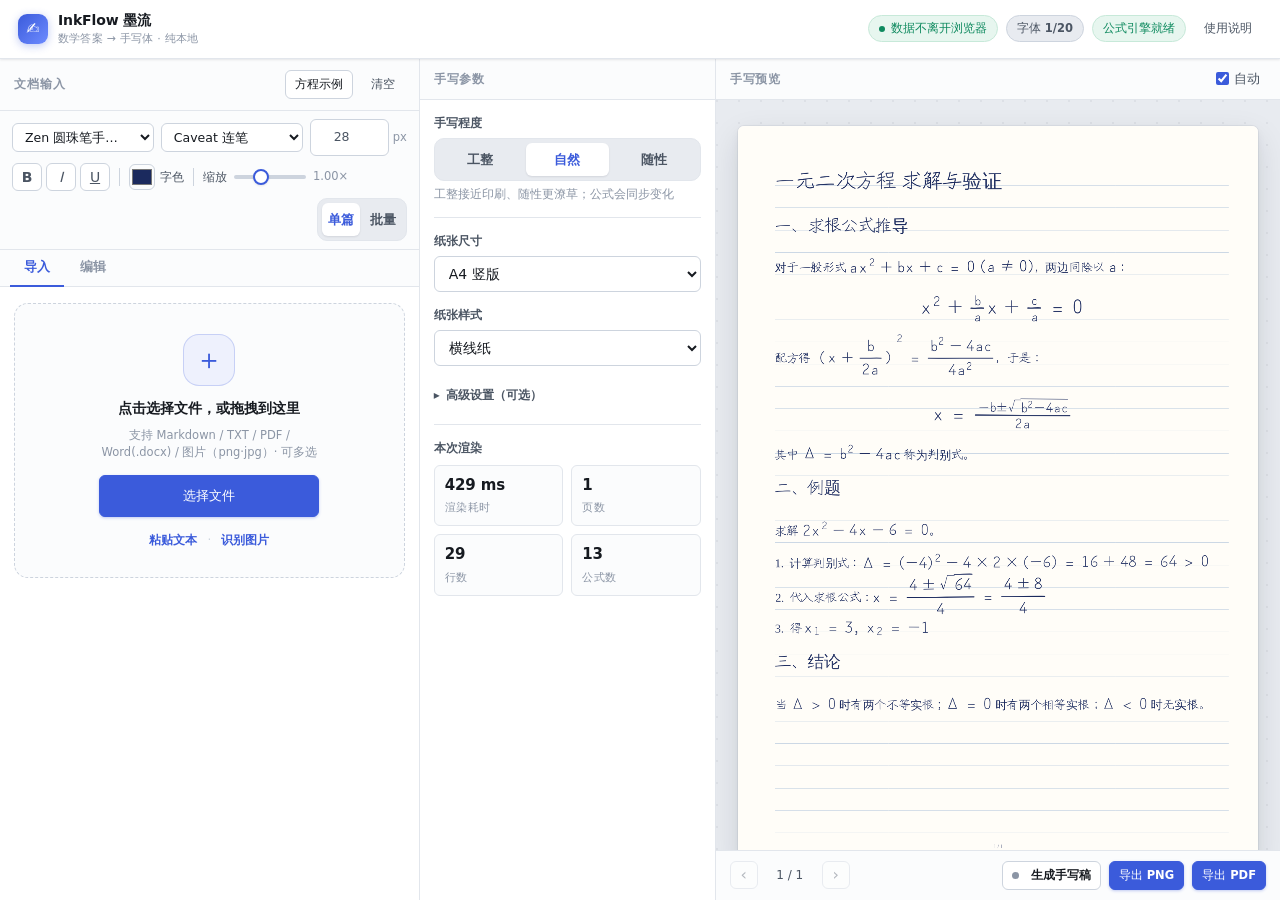
==== index.html @ 28097928 "左栏工具栏精修(两行分组·不溢出) + 恢复可选字体(修分批加载键名bug + 按需加载 + 8款系统手写字体) 1) 左栏工具栏：一行挤爆→两行分组    - 第1行 中/英文字体下拉(等宽flex" ====
<!doctype html>
<html lang="zh-CN">
<head>
<meta charset="utf-8">
<meta name="viewport" content="width=device-width,initial-scale=1">
<title>InkFlow 墨流 · 数学答案转手写体</title>
<meta name="description" content="把数学/学科答案文档一键转成逼真手写体。纯浏览器本地处理，不上传、不存储、刷新即清空。">
<link rel="stylesheet" href="css/style.css">
</head>
<body>
<div class="app">

  <!-- ============ 顶栏 ============ -->
  <header class="topbar">
    <div class="brand">
      <span class="logo" aria-hidden="true">✍</span>
      <span>InkFlow 墨流<small>数学答案 → 手写体 · 纯本地</small></span>
    </div>
    <div class="badges">
      <span class="badge ok" title="本页不发起任何网络请求，不写入本地存储"><span class="dot"></span>数据不离开浏览器</span>
      <span class="badge neutral" id="fontBadge">字体加载中…</span>
      <span class="badge neutral" id="mathBadge">公式引擎加载中…</span>
      <button class="btn ghost sm" id="showHelp" type="button">使用说明</button>
    </div>
  </header>

  <div class="main">

    <!-- ============ 左：输入 ============ -->
    <section class="col" id="dropzone">
      <div class="col-head">
        <h2>文档输入</h2>
        <div class="btn-row" style="margin-left:auto">
          <button class="btn sm" id="loadDemo" type="button">方程示例</button>
          <button class="btn sm ghost" id="clearAll" type="button">清空</button>
        </div>
      </div>

      <!-- WPS 式工具栏（对应「开始」选项卡）：两行分组，整齐不溢出 -->
      <div class="input-toolbar">
        <div class="tb-row">
          <select id="fontCJK" class="font-select" aria-label="中文字体" title="中文字体"></select>
          <select id="fontLat" class="font-select" aria-label="英文字体" title="英文字体"></select>
          <label class="tool-size" title="字号">
            <input type="number" id="fontSize" class="font-size-input" min="12" max="96" step="1" value="28" aria-label="字号">
            <span class="tool-size-unit">px</span>
          </label>
        </div>
        <div class="tb-row">
          <div class="tool-group">
            <button type="button" class="fmt-btn" id="fmtBold" aria-pressed="false" title="加粗（Ctrl/⌘ + B）"><b>B</b></button>
            <button type="button" class="fmt-btn" id="fmtItalic" aria-pressed="false" title="斜体（Ctrl/⌘ + I）"><i>I</i></button>
            <button type="button" class="fmt-btn" id="fmtUnder" aria-pressed="false" title="下划线（Ctrl/⌘ + U）"><u>U</u></button>
          </div>
          <span class="tool-sep" aria-hidden="true"></span>
          <label class="fmt-color" title="字色">
            <input type="color" id="textColor" value="#1b2a5e">
            <span>字色</span>
          </label>
          <span class="tool-sep" aria-hidden="true"></span>
          <label class="fmt-slider" title="文字缩放">
            <span>缩放</span>
            <input type="range" id="textScale" min="0.7" max="1.6" step="0.05" value="1">
            <output id="textScaleOut">1.00×</output>
          </label>
          <!-- 输入模式：单篇 / 批量（贴右） -->
          <div class="tool-group queue-seg" id="queueTools">
            <div class="seg" role="group" aria-label="输入模式">
              <button type="button" class="seg-btn" id="modeSingle" aria-pressed="true">单篇</button>
              <button type="button" class="seg-btn" id="modeQueue" aria-pressed="false">批量</button>
            </div>
          </div>
        </div>
      </div>

      <!-- 输入页签：导入（默认） / 编辑 -->
      <div class="input-tabs" id="inputTabs" role="tablist" aria-label="输入方式">
        <button type="button" class="tab-btn" id="tabImport" role="tab" aria-selected="true">导入</button>
        <button type="button" class="tab-btn" id="tabEdit" role="tab" aria-selected="false">编辑</button>
      </div>

      <div class="import-status" id="importStatus" hidden></div>

      <!-- 导入页：一整块可点击 / 可拖拽的面板（默认展示，导入后自动切到「编辑」） -->
      <div class="import-view" id="importView">
        <div class="dropzone-card" id="dropCard" role="button" tabindex="0"
             aria-label="点击选择文件，或把文件拖到这里">
          <div class="dropzone-ico" aria-hidden="true">＋</div>
          <div class="dropzone-title">点击选择文件，或拖拽到这里</div>
          <div class="dropzone-sub" id="importHint">支持 Markdown / TXT / PDF / Word(.docx) / 图片（png·jpg）· 可多选</div>
          <button class="btn primary dropzone-btn" id="importFile" type="button">选择文件</button>
          <div class="dropzone-actions">
            <button class="link-btn" id="importPaste" type="button">粘贴文本</button>
            <span class="dot-sep" aria-hidden="true">·</span>
            <button class="link-btn" id="importImage" type="button">识别图片</button>
          </div>
        </div>
      </div>

      <input type="file" id="fileInput" class="sr-only" multiple
             accept=".md,.markdown,.txt,.text,.pdf,.docx,.png,.jpg,.jpeg,.webp,.bmp">

      <!-- 批量队列 -->
      <div class="queue-panel" id="queuePanel" hidden>
        <div class="queue-bar">
          <button class="btn sm primary" id="queueRun" type="button">全部转写</button>
          <button class="btn sm" id="queueStop" type="button" disabled>停止</button>
          <span class="import-sep" aria-hidden="true"></span>
          <label class="auto-toggle"><input type="checkbox" id="queueAll"> 全选</label>
          <button class="btn sm" id="queueExport" type="button">导出选中</button>
          <button class="btn sm ghost" id="queueClear" type="button">清空</button>
        </div>
        <div class="queue-progress" id="queueProgress" hidden>
          <div class="qbar"><span id="queueBarFill"></span></div>
          <div class="qhint" id="queueHint">—</div>
        </div>
        <ul class="queue-list" id="queueList" aria-label="待转写文档"></ul>
        <div class="queue-empty" id="queueEmpty">还没有文档。点上方「导入文件 / 识别图片」，或把多个文件拖进来。</div>
      </div>

      <!-- 编辑页：单篇编辑器 -->
      <div class="editor-wrap" id="editorWrap" hidden>
        <label class="sr-only" for="source">文档内容</label>
        <textarea id="source" spellcheck="false"
          placeholder="在此粘贴 Markdown / LaTeX，或点上方「导入」页签导入 PDF / Word / 图片…&#10;&#10;行内公式用 $...$，独立公式用 $...$"></textarea>
        <div class="editor-foot">
          <span id="counts">0 字符 · 0 行</span>
          <span class="spacer"></span>
          <span>Ctrl/⌘ + Enter 立即重绘</span>
        </div>
      </div>
    </section>

    <!-- ============ 中：参数 ============ -->
    <section class="col">
      <div class="col-head"><h2>手写参数</h2></div>
      <div class="col-body">

        <!-- 手写程度：三档 -->
        <div class="field">
          <label>手写程度</label>
          <div class="seg" role="group" aria-label="手写程度">
            <button type="button" class="seg-btn" data-hand="neat" aria-pressed="false">工整</button>
            <button type="button" class="seg-btn" data-hand="normal" aria-pressed="true">自然</button>
            <button type="button" class="seg-btn" data-hand="casual" aria-pressed="false">随性</button>
          </div>
          <div class="hint">工整接近印刷、随性更潦草；公式会同步变化</div>
        </div>

        <div class="divider"></div>

        <div class="field">
          <label for="pageSize">纸张尺寸</label>
          <select id="pageSize">
            <option value="a4">A4 竖版</option>
            <option value="a4l">A4 横版</option>
            <option value="letter">Letter</option>
            <option value="square">方形</option>
          </select>
        </div>

        <div class="field">
          <label for="paper">纸张样式</label>
          <select id="paper">
            <option value="ruled">横线纸</option>
            <option value="plain">白纸</option>
            <option value="grid">方格纸</option>
            <option value="mi">米字格</option>
            <option value="kraft">牛皮纸</option>
            <option value="letter">信纸</option>
          </select>
        </div>

        <!-- 高级：默认折叠 -->
        <details class="adv">
          <summary>高级设置（可选）</summary>
          <div style="padding-top:10px">

            <div class="field">
              <label for="customFont">自定义字体</label>
              <input type="file" id="customFont" accept=".ttf,.otf,.woff,.woff2">
              <div class="hint" id="customFontHint">载入本机 ttf/otf 字体，仅本地读取</div>
            </div>

            <div class="field">
              <label for="lineHeight">行距</label>
              <input type="range" id="lineHeight" min="1.2" max="3.4" step="0.05" value="1.9">
              <div class="field-label"><span class="hint">相对字号的倍数</span><output id="lineHeightOut"></output></div>
            </div>

            <div class="field">
              <label for="letterSpacing">字距</label>
              <input type="range" id="letterSpacing" min="0" max="4" step="0.1" value="0.3">
              <div class="field-label"><span class="hint">额外字间距（px）</span><output id="letterSpacingOut"></output></div>
            </div>

            <div class="field">
              <label for="formulaScale">公式大小</label>
              <input type="range" id="formulaScale" min="0.7" max="1.7" step="0.05" value="1">
              <div class="field-label"><span class="hint">已按字体自动匹配，可再微调</span><output id="formulaScaleOut"></output></div>
            </div>

            <div class="field">
              <label for="inkColor">墨水颜色</label>
              <input type="color" id="inkColor" value="#1b2a5e">
            </div>

            <div class="field">
              <label for="inkAmount">墨量</label>
              <input type="range" id="inkAmount" min="0.3" max="1" step="0.01" value="0.93">
              <div class="field-label"><span class="hint">整体浓淡</span><output id="inkAmountOut"></output></div>
            </div>

            <div class="field">
              <label for="margin">页边距</label>
              <input type="range" id="margin" min="40" max="170" step="2" value="88">
              <div class="field-label"><span class="hint">四周留白</span><output id="marginOut"></output></div>
            </div>

            <div class="field">
              <label for="headerText">页眉文字</label>
              <input type="text" id="headerText" placeholder="如：第 3 次作业" maxlength="60">
            </div>
            <label class="checkline"><input type="checkbox" id="showHeader" checked> 显示页眉</label>
            <label class="checkline"><input type="checkbox" id="showDate"> 页眉右侧显示日期</label>
            <label class="checkline"><input type="checkbox" id="showFooter" checked> 显示页码</label>
            <label class="checkline"><input type="checkbox" id="showTotalPages" checked> 页码显示总页数</label>

            <div class="field" style="margin-top:10px">
              <label for="seed">随机种子</label>
              <div style="display:flex;gap:8px">
                <input type="number" id="seed" value="20240517" min="0" step="1">
                <button class="btn sm" id="reseed" type="button">换一批</button>
              </div>
              <div class="hint">同一种子 → 完全相同的排版</div>
            </div>

            <div class="divider"></div>
            <details class="adv" style="margin-top:4px">
              <summary>微调手写抖动</summary>
              <div style="padding-top:10px">
                <div class="field">
                  <label for="jitter">抖动强度</label>
                  <input type="range" id="jitter" min="0" max="4" step="0.05" value="1.1">
                  <div class="field-label"><span class="hint">每个字的位置随机偏移</span><output id="jitterOut"></output></div>
                </div>
                <div class="field">
                  <label for="rotateDeg">字形倾斜</label>
                  <input type="range" id="rotateDeg" min="0" max="3" step="0.05" value="0.55">
                  <div class="field-label"><span class="hint">单字旋转幅度</span><output id="rotateDegOut"></output></div>
                </div>
                <div class="field">
                  <label for="sizeVary">字号变化</label>
                  <input type="range" id="sizeVary" min="0" max="0.12" step="0.005" value="0.02">
                  <div class="field-label"><span class="hint">大小不一的自然感</span><output id="sizeVaryOut"></output></div>
                </div>
                <div class="field">
                  <label for="baselineDrift">基线漂移</label>
                  <input type="range" id="baselineDrift" min="0" max="4" step="0.1" value="0.7">
                  <div class="field-label"><span class="hint">整行上下起伏</span><output id="baselineDriftOut"></output></div>
                </div>
                <div class="field">
                  <label for="formulaHand">公式手写度</label>
                  <input type="range" id="formulaHand" min="0" max="1" step="0.05" value="0.5">
                  <div class="field-label"><span class="hint">公式字形的抖动幅度</span><output id="formulaHandOut"></output></div>
                </div>
              </div>
            </details>

          </div>
        </details>

        <div class="divider"></div>
        <div class="field-label" style="margin-bottom:8px">本次渲染</div>
        <div class="stats" id="stats"><div class="stat"><b>—</b><span>等待输入</span></div></div>

      </div>
    </section>

    <!-- ============ 右：预览 ============ -->
    <section class="col preview-col">
      <div class="col-head">
        <h2>手写预览</h2>
        <div class="head-actions" style="margin-left:auto">
          <span class="badge neutral" id="busy" style="display:none">渲染中…</span>
          <label class="auto-toggle" title="关闭后：改动参数不会自动重绘，需点「生成手写稿」">
            <input type="checkbox" id="autoRender" checked> 自动
          </label>
        </div>
      </div>

      <div class="preview-stage" id="stage"></div>
      <div class="preview-empty" id="empty">
        <div class="pe-ico" aria-hidden="true">📄</div>
        <div class="pe-title">还没有内容</div>
        <div class="pe-sub">在左侧导入或编辑文档，这里会实时出现手写效果</div>
        <div class="pe-hint">公式用 <code>$...$</code> 或 <code>$$...$$</code> 包裹</div>
      </div>

      <div class="preview-foot">
        <div class="pager" role="group" aria-label="翻页">
          <button class="icon-btn" id="prevPage" type="button" aria-label="上一页">‹</button>
          <span class="page-ind" id="pageInd">0 / 0</span>
          <button class="icon-btn" id="nextPage" type="button" aria-label="下一页">›</button>
        </div>
        <span class="spacer"></span>
        <button class="btn sm" id="regenerate" type="button" title="立即按当前参数重新生成（Ctrl/⌘ + Enter）">
          <span class="regen-dot" aria-hidden="true"></span>生成手写稿
        </button>
        <button class="btn sm primary" id="exportPng" type="button">导出 PNG</button>
        <button class="btn sm primary" id="exportPdf" type="button">导出 PDF</button>
      </div>
    </section>

  </div>
</div>

<div id="toasts" aria-live="polite"></div>
<div id="ocrHost" aria-hidden="true" style="position:absolute;left:-99999px;top:0;width:1px;height:1px;overflow:hidden"></div>

<!-- ============ 帮助 ============ -->
<dialog id="helpDlg">
  <div class="dlg-head">使用说明</div>
  <div class="dlg-body">
    <p><b>三步出结果</b></p>
    <p>1. 左侧「导入」页签可导入 PDF / Word / 图片 / TXT，也可切到「编辑」页签直接输入 Markdown；<br>
       2. 公式用 <code>$...$</code>（行内）或 <code>$...$</code>（独立成行）；<br>
       3. 右侧实时预览，满意后点「导出 PNG / PDF」。</p>
    <div class="divider"></div>
    <p><b>单篇 / 批量</b></p>
    <p>左栏工具栏右侧可切「单篇 / 批量」：单篇即时出稿；批量把多个文件排队，逐个转写并缓存（不刷新即可随时点看），勾选后可一次批量导出。</p>
    <div class="divider"></div>
    <p><b>支持哪些公式？</b></p>
    <p>由 MathJax 渲染，支持分数、根号、上下标、求和、积分、矩阵、希腊字母等几乎全部 LaTeX 数学语法。</p>
    <div class="divider"></div>
    <p><b>关于隐私</b></p>
    <p>本页<b>没有服务器</b>：所有计算都在你的浏览器里完成，内容不会上传，也不写入本地存储；关闭或刷新页面即彻底消失。</p>
    <div class="divider"></div>
    <p><b>小技巧</b></p>
    <p>· 想更「手写」一点：把<b>手写程度</b>调到「随性」，或调高<b>抖动强度</b>与<b>基线漂移</b>；<br>
       · 想更工整：手写程度选「工整」，再把抖动降到 0.3 以下；<br>
       · 中文字体默认 <b>Zen 圆珠笔手写</b>（推荐），英文默认 <b>Caveat</b>，中英可分别挑选；<br>
       · 公式会跟随所选字体一起手写化，字号已按层级自动匹配；<br>
       · 换随机种子可以得到完全不同的一版排版。</p>
  </div>
  <div class="dlg-foot"><button class="btn primary" id="helpClose" type="button">知道了</button></div>
</dialog>

<!-- ============ 脚本（全部本地，经典脚本以兼容 file://） ============ -->
<!-- 首屏只需：公式引擎 + 轻量本地模块。重型导入/OCR 组件按需懒加载，避免拖慢首屏。 -->
<script src="vendor/mathjax/tex-svg.js"></script>
<script src="js/loader.js"></script>
<script src="js/prng.js"></script>
<script src="js/parser.js"></script>
<script src="js/mathrender.js"></script>
<script src="js/paper.js"></script>
<script src="js/renderer.js"></script>
<script src="js/exporter.js"></script>
<script src="js/importers.js"></script>
<script src="js/queue.js"></script>
<script src="js/samples.js"></script>
<script src="js/app.js"></script>
</body>
</html>
---- css/style.css ----
/* hidden 属性优先：作者样式里的 display 会覆盖 UA 的 display:none */
[hidden]{display:none !important;}

/* ============================================================
   InkFlow 墨流 · 设计系统
   原则：语义化、可访问对比度、键盘可达、尊重 reduced-motion
   ============================================================ */
:root{
  --bg:#f5f6f8;
  --bg-deep:#e8ebf0;
  --surface:#ffffff;
  --surface-2:#fbfcfd;
  --surface-3:#f2f4f8;
  --border:#e2e6ec;
  --border-strong:#cdd4de;
  --text:#161a20;
  --text-2:#4b5563;
  --text-3:#8b95a5;
  --accent:#3b5bdb;
  --accent-hover:#2f4bc4;
  --accent-soft:#eef1fd;
  --ok:#0f8a5f;
  --ok-soft:#e7f6ef;
  --warn:#b45309;
  --warn-soft:#fdf3e3;
  --danger:#c0392b;
  --shadow-sm:0 1px 2px rgba(16,24,40,.06),0 1px 3px rgba(16,24,40,.04);
  --shadow-md:0 4px 12px rgba(16,24,40,.08),0 2px 4px rgba(16,24,40,.04);
  --shadow-lg:0 12px 32px rgba(16,24,40,.12),0 4px 8px rgba(16,24,40,.05);
  --r-sm:6px; --r-md:10px; --r-lg:14px; --r-xl:20px;
  --font-ui:-apple-system,BlinkMacSystemFont,"Segoe UI","PingFang SC","Microsoft YaHei",system-ui,sans-serif;
  --font-mono:"SFMono-Regular",Consolas,"Liberation Mono",Menlo,monospace;
  --dur:.18s;
}
@media (prefers-reduced-motion:reduce){
  *{animation-duration:.01ms !important;animation-iteration-count:1 !important;transition-duration:.01ms !important;}
}
*,*::before,*::after{box-sizing:border-box;}
html,body{height:100%;}
body{
  margin:0;background:var(--bg);color:var(--text);
  font-family:var(--font-ui);font-size:14px;line-height:1.5;
  -webkit-font-smoothing:antialiased;
}
button,input,select,textarea{font:inherit;color:inherit;}
:focus-visible{outline:2px solid var(--accent);outline-offset:2px;border-radius:4px;}
h1,h2,h3,p{margin:0;}
::selection{background:var(--accent-soft);}

/* ---------- 布局 ---------- */
.app{display:grid;grid-template-rows:auto 1fr;height:100vh;overflow:hidden;}
.topbar{
  display:flex;align-items:center;gap:16px;
  padding:10px 18px;background:var(--surface);border-bottom:1px solid var(--border);
  box-shadow:var(--shadow-sm);z-index:20;
}
.brand{display:flex;align-items:center;gap:10px;font-weight:650;letter-spacing:-.01em;}
.brand .logo{
  width:30px;height:30px;border-radius:9px;flex:none;
  background:linear-gradient(135deg,var(--accent),#6d8bff);
  display:grid;place-items:center;color:#fff;font-size:16px;
  box-shadow:0 2px 8px rgba(59,91,219,.32);
}
.brand small{display:block;font-weight:400;font-size:11px;color:var(--text-3);letter-spacing:.02em;}
.badges{display:flex;gap:8px;margin-left:auto;align-items:center;flex-wrap:wrap;}
.badge{
  display:inline-flex;align-items:center;gap:6px;font-size:11.5px;font-weight:550;
  padding:4px 10px;border-radius:999px;border:1px solid transparent;white-space:nowrap;
}
.badge.ok{background:var(--ok-soft);color:var(--ok);border-color:#c7e9d9;}
.badge.neutral{background:var(--bg-deep);color:var(--text-2);border-color:var(--border-strong);}
.badge.warn{background:var(--warn-soft);color:var(--warn);border-color:#f0dcb8;}
.dot{width:6px;height:6px;border-radius:50%;background:currentColor;flex:none;}

.main{display:grid;grid-template-columns:minmax(300px,1fr) 296px minmax(420px,1.35fr);grid-template-rows:minmax(0,1fr);overflow:hidden;}
@media (max-width:1180px){ .main{grid-template-columns:minmax(280px,1fr) 272px;} .preview-col{grid-column:1/-1;} }
/* 窄屏：三栏改单栏堆叠，每栏给一个确定高度，避免 flex:1 在自动行高下塌成 0 */
@media (max-width:820px){
  .main{grid-template-columns:1fr;grid-template-rows:none;overflow:auto;}
  .col{max-height:none!important;height:min(82vh,760px);}
  .preview-col{height:auto;min-height:62vh;}
}

.col{display:flex;flex-direction:column;overflow:hidden;background:var(--surface);}
.col + .col{border-left:1px solid var(--border);}
@media (max-width:820px){ .col + .col{border-left:none;border-top:1px solid var(--border);} }
.col-head{
  display:flex;align-items:center;gap:8px;padding:11px 14px;
  border-bottom:1px solid var(--border);background:var(--surface-2);flex:none;
}
.col-head h2{font-size:12px;font-weight:650;text-transform:uppercase;letter-spacing:.07em;color:var(--text-3);}
.col-body{overflow-y:auto;padding:14px;flex:1;}
.col-body.tight{padding:10px;}

/* ---------- 编辑器 ---------- */
.editor-wrap{display:flex;flex-direction:column;flex:1;overflow:hidden;}
textarea#source{
  flex:1;width:100%;resize:none;border:none;outline:none;
  padding:14px 16px;font-family:var(--font-mono);font-size:13px;line-height:1.72;
  background:var(--surface);color:var(--text);tab-size:2;
}
textarea#source::placeholder{color:var(--text-3);}
.editor-foot{
  display:flex;align-items:center;gap:8px;padding:8px 12px;flex:none;
  border-top:1px solid var(--border);background:var(--surface-2);font-size:11.5px;color:var(--text-3);
  flex-wrap:wrap;
}
.editor-foot .spacer{margin-left:auto;}

/* ---------- 控件 ---------- */
.field{margin-bottom:14px;}
.field > label,.field-label{
  display:flex;align-items:center;justify-content:space-between;gap:8px;
  font-size:12px;font-weight:600;color:var(--text-2);margin-bottom:6px;
}
.field-label output{font-weight:600;color:var(--accent);font-variant-numeric:tabular-nums;font-size:11.5px;}
select,input[type=text],input[type=number]{
  width:100%;padding:8px 10px;border:1px solid var(--border-strong);
  border-radius:var(--r-sm);background:var(--surface);transition:border-color var(--dur),box-shadow var(--dur);
}
select:hover,input:hover{border-color:#b9c2d0;}
select:focus,input:focus{border-color:var(--accent);box-shadow:0 0 0 3px var(--accent-soft);outline:none;}
input[type=range]{
  -webkit-appearance:none;appearance:none;width:100%;height:20px;background:transparent;cursor:pointer;
}
input[type=range]::-webkit-slider-runnable-track{height:4px;border-radius:2px;background:var(--border-strong);}
input[type=range]::-webkit-slider-thumb{
  -webkit-appearance:none;width:16px;height:16px;border-radius:50%;background:var(--surface);
  border:2px solid var(--accent);margin-top:-6px;box-shadow:var(--shadow-sm);transition:transform var(--dur);
}
input[type=range]::-webkit-slider-thumb:hover{transform:scale(1.14);}
input[type=range]::-moz-range-track{height:4px;border-radius:2px;background:var(--border-strong);}
input[type=range]::-moz-range-thumb{width:14px;height:14px;border:2px solid var(--accent);background:#fff;border-radius:50%;}
input[type=color]{
  width:100%;height:34px;padding:2px;border:1px solid var(--border-strong);border-radius:var(--r-sm);
  background:var(--surface);cursor:pointer;
}
.checkline{display:flex;align-items:center;gap:8px;font-size:12.5px;color:var(--text-2);margin-bottom:8px;cursor:pointer;}
.checkline input{width:15px;height:15px;accent-color:var(--accent);cursor:pointer;}

/* ---------- 按钮 ---------- */
.btn{
  display:inline-flex;align-items:center;justify-content:center;gap:6px;
  padding:8px 13px;border-radius:var(--r-sm);border:1px solid var(--border-strong);
  background:var(--surface);color:var(--text);font-size:12.5px;font-weight:550;cursor:pointer;
  transition:background var(--dur),border-color var(--dur),transform var(--dur),box-shadow var(--dur);
  white-space:nowrap;
}
.btn:hover{background:var(--surface-2);border-color:#b9c2d0;}
.btn:active{transform:translateY(1px);}
.btn:disabled{opacity:.5;cursor:not-allowed;transform:none;}
.btn.primary{background:var(--accent);border-color:var(--accent);color:#fff;box-shadow:0 1px 3px rgba(59,91,219,.3);}
.btn.primary:hover{background:var(--accent-hover);border-color:var(--accent-hover);}
.btn.ghost{border-color:transparent;background:transparent;color:var(--text-2);}
.btn.ghost:hover{background:var(--bg-deep);}
.btn.sm{padding:5px 9px;font-size:11.5px;}
.btn-row{display:flex;gap:8px;flex-wrap:wrap;}

/* ---------- 预览 ---------- */
.preview-col{background:var(--bg-deep);}
.head-actions{display:flex;align-items:center;gap:8px;}
.preview-stage{
  flex:1;min-height:0;overflow:auto;padding:26px 22px;
  display:flex;justify-content:center;align-items:flex-start;
  background:
    radial-gradient(circle at 1px 1px,rgba(16,24,40,.05) 1px,transparent 0) 0 0/22px 22px,
    var(--bg-deep);
}
#preview{display:block;max-width:100%;height:auto;background:#fff;border-radius:var(--r-sm);
  box-shadow:var(--shadow-lg),0 0 0 1px rgba(16,24,40,.05);}
.preview-empty{
  flex:1;display:grid;place-items:center;align-content:center;gap:6px;
  color:var(--text-3);text-align:center;padding:40px;
}
.pe-ico{font-size:34px;line-height:1;opacity:.85;}
.pe-title{font-size:14px;font-weight:650;color:var(--text-2);}
.pe-sub{font-size:12.5px;max-width:34ch;line-height:1.6;}
.pe-hint{font-size:11.5px;margin-top:2px;}
.pe-hint code{background:var(--surface);padding:1px 5px;border-radius:4px;border:1px solid var(--border);font-family:var(--font-mono);font-size:11px;color:var(--text-2);}
.preview-foot{
  display:flex;align-items:center;gap:8px;flex-wrap:wrap;flex:none;
  padding:10px 14px;border-top:1px solid var(--border);background:var(--surface-2);
}
.preview-foot .spacer{margin-left:auto;}
.pager{display:flex;align-items:center;gap:4px;}
.page-ind{font-size:12px;font-variant-numeric:tabular-nums;color:var(--text-2);min-width:56px;text-align:center;}
.icon-btn{
  appearance:none;width:28px;height:28px;border-radius:var(--r-sm);
  border:1px solid var(--border-strong);background:var(--surface);color:var(--text-2);
  font-size:16px;line-height:1;cursor:pointer;
  display:inline-flex;align-items:center;justify-content:center;
  transition:background var(--dur),border-color var(--dur),color var(--dur);
}
.icon-btn:hover:not(:disabled){background:var(--accent-soft);border-color:var(--accent);color:var(--accent);}
.icon-btn:disabled{opacity:.4;cursor:not-allowed;}

/* ---------- 统计 ---------- */
.stats{display:grid;grid-template-columns:repeat(2,1fr);gap:8px;}
.stat{background:var(--surface-2);border:1px solid var(--border);border-radius:var(--r-sm);padding:8px 10px;}
.stat b{display:block;font-size:15px;font-variant-numeric:tabular-nums;letter-spacing:-.01em;}
.stat span{font-size:10.5px;color:var(--text-3);text-transform:uppercase;letter-spacing:.05em;}

/* ---------- Toast ---------- */
#toasts{position:fixed;bottom:18px;left:50%;transform:translateX(-50%);display:flex;flex-direction:column;gap:8px;z-index:100;align-items:center;}
.toast{
  padding:9px 15px;border-radius:999px;background:#161a20;color:#fff;font-size:12.5px;
  box-shadow:var(--shadow-lg);animation:rise .22s ease-out;max-width:88vw;
}
.toast.ok{background:var(--ok);} .toast.err{background:var(--danger);} .toast.warn{background:var(--warn);}
@keyframes rise{from{opacity:0;transform:translateY(8px);}to{opacity:1;transform:none;}}

/* ---------- 对话框 ---------- */
dialog{
  border:none;border-radius:var(--r-lg);padding:0;box-shadow:var(--shadow-lg);
  max-width:min(560px,92vw);width:100%;background:var(--surface);
}
dialog::backdrop{background:rgba(16,24,40,.45);backdrop-filter:blur(2px);}
.dlg-head{padding:16px 20px;border-bottom:1px solid var(--border);font-weight:650;}
.dlg-body{padding:18px 20px;max-height:62vh;overflow:auto;}
.dlg-foot{padding:13px 20px;border-top:1px solid var(--border);display:flex;justify-content:flex-end;gap:8px;background:var(--surface-2);}
.hint{font-size:11.5px;color:var(--text-3);margin-top:5px;line-height:1.45;}
.hint code{background:var(--bg-deep);padding:1px 4px;border-radius:3px;font-family:var(--font-mono);font-size:11px;}
.sr-only{position:absolute;width:1px;height:1px;padding:0;margin:-1px;overflow:hidden;clip:rect(0,0,0,0);white-space:nowrap;border:0;}
.divider{height:1px;background:var(--border);margin:14px 0;}
details.adv summary{cursor:pointer;font-size:12px;font-weight:600;color:var(--text-2);padding:6px 0;list-style:none;display:flex;align-items:center;gap:6px;}
details.adv summary::-webkit-details-marker{display:none;}
details.adv summary::before{content:"▸";transition:transform var(--dur);display:inline-block;}
details.adv[open] summary::before{transform:rotate(90deg);}

/* ---------- 文件输入 ---------- */
input[type=file]{
  width:100%;padding:7px 9px;border:1px dashed var(--border-strong);border-radius:var(--r-sm);
  background:var(--surface-2);font-size:11.5px;color:var(--text-2);cursor:pointer;
  transition:border-color var(--dur),background var(--dur);
}
input[type=file]:hover{border-color:var(--accent);background:var(--accent-soft);}
input[type=file]::file-selector-button{
  margin-right:9px;padding:4px 10px;border:1px solid var(--border-strong);border-radius:4px;
  background:var(--surface);color:var(--text);font-size:11.5px;font-weight:550;cursor:pointer;
}
input[type=file]::file-selector-button:hover{background:var(--bg-deep);}


/* ============================================================
   分段控件（语言 / 手写程度）—— 替代一长串滑杆
   ============================================================ */
.seg{
  display:grid;grid-auto-flow:column;grid-auto-columns:1fr;gap:4px;
  background:var(--bg-deep);border:1px solid var(--border);border-radius:var(--r-md);
  padding:4px;
}
.seg-btn{
  appearance:none;border:0;background:transparent;color:var(--text-2);
  font:inherit;font-size:13px;font-weight:600;padding:7px 6px;border-radius:calc(var(--r-md) - 4px);
  cursor:pointer;transition:background var(--dur),color var(--dur),box-shadow var(--dur);
  white-space:nowrap;
}
.seg-btn:hover{color:var(--text);background:rgba(255,255,255,.7);}
.seg-btn[aria-pressed="true"]{
  background:var(--surface);color:var(--accent);
  box-shadow:var(--shadow-sm);
}
.seg-btn:focus-visible{outline:2px solid var(--accent);outline-offset:1px;}

/* ============================================================
   导入工具条
   ============================================================ */
.import-sep{width:1px;height:18px;background:var(--border-strong);margin:0 2px;}
.import-status{
  flex:none;margin:10px 12px 0;padding:8px 11px;border-radius:var(--r-sm);
  background:var(--accent-soft);color:var(--accent);font-size:12.5px;
  border:1px solid rgba(59,91,219,.18);
}
.import-status.ok{background:var(--ok-soft);color:var(--ok);border-color:rgba(15,138,95,.2);}
.import-status.warn{background:var(--warn-soft);color:var(--warn);border-color:rgba(180,83,9,.2);}
.import-status.busy{background:var(--accent-soft);color:var(--accent);}

/* 拖拽高亮 */
#dropzone.over{outline:2px dashed var(--accent);outline-offset:-6px;border-radius:var(--r-lg);}

/* ============================================================
   生成按钮 + 自动开关
   ============================================================ */
#regenerate{position:relative;font-weight:600;}
#regenerate .regen-dot{
  display:inline-block;width:7px;height:7px;border-radius:50%;
  background:var(--text-3);margin-right:6px;vertical-align:1px;
  transition:background var(--dur),box-shadow var(--dur);
}
#regenerate.is-dirty .regen-dot{
  background:var(--warn);
  box-shadow:0 0 0 3px var(--warn-soft);
}
#regenerate.is-dirty{
  border-color:var(--warn);
  color:var(--warn);
  background:var(--warn-soft);
}
.auto-toggle{
  display:inline-flex;align-items:center;gap:5px;
  font-size:12.5px;color:var(--text-2);white-space:nowrap;
  padding:0 6px;user-select:none;cursor:pointer;
}
.auto-toggle input{accent-color:var(--accent);cursor:pointer;margin:0;}
.auto-toggle:hover{color:var(--text);}

/* ============================================================
   文字样式工具条（加粗 / 斜体 / 下划线 / 字色 / 缩放）
   ============================================================ */
.fmt-btn{
  appearance:none;border:1px solid var(--border-strong);background:var(--surface);color:var(--text-2);
  width:30px;height:28px;border-radius:var(--r-sm);cursor:pointer;
  font-size:14px;line-height:1;display:inline-flex;align-items:center;justify-content:center;
  transition:background var(--dur),color var(--dur),border-color var(--dur);
}
.fmt-btn:hover{background:var(--bg-deep);color:var(--text);}
.fmt-btn[aria-pressed="true"]{
  background:var(--accent-soft);color:var(--accent);
  border-color:rgba(59,91,219,.35);
}
.fmt-btn:focus-visible{outline:2px solid var(--accent);outline-offset:1px;}
.fmt-sep{width:1px;height:18px;background:var(--border-strong);margin:0 2px;}
.fmt-color,.fmt-slider{
  display:inline-flex;align-items:center;gap:5px;white-space:nowrap;
  font-size:12px;color:var(--text-2);cursor:pointer;user-select:none;
}
.fmt-color input[type=color]{
  width:26px;height:26px;padding:0;border:1px solid var(--border-strong);
  border-radius:var(--r-sm);background:none;cursor:pointer;
}
.fmt-slider input[type=range]{width:72px;}
.fmt-slider output{
  font-variant-numeric:tabular-nums;color:var(--text-3);min-width:40px;
  font-size:11.5px;
}

/* ============================================================
   模式切换 + 批量队列
   ============================================================ */
/* 左栏：WPS 式工具栏（两行分组，窄栏也不溢出） */
.input-toolbar{
  display:flex;flex-direction:column;gap:7px;
  padding:8px 12px;border-bottom:1px solid var(--border);background:var(--surface-2);
  max-width:100%;overflow:hidden;
}
.tb-row{display:flex;align-items:center;gap:7px;flex-wrap:wrap;min-width:0;}
.input-toolbar .seg{flex:none;background:var(--bg-deep);}
.tool-group{display:flex;align-items:center;gap:4px;min-width:0;flex:0 0 auto;}
.tool-group[hidden]{display:none !important;}
.tool-sep{width:1px;height:18px;background:var(--border-strong);margin:0 2px;flex:none;}
.queue-seg{margin-left:auto;}
.tool-size{display:inline-flex;align-items:center;gap:4px;color:var(--text-2);font-size:12px;cursor:pointer;}
.tool-size-ico{font-weight:700;font-size:13px;}
/* 字体下拉（WPS 式工具栏内联）：随行宽自适应，突出可选字体 */
.font-select{
  flex:1 1 108px;min-width:0;max-width:100%;
  padding:5px 8px;border:1px solid var(--border-strong);
  border-radius:var(--r-sm);background:var(--surface);font-size:12.5px;color:var(--text);
  cursor:pointer;text-overflow:ellipsis;
}
.font-select:hover{border-color:#b9c2d0;}
.tb-row .tool-size{flex:0 0 auto;}
/* 字号：数字输入框 + 单位 */
.font-size-input{
  width:52px;padding:5px 6px;border:1px solid var(--border-strong);border-radius:var(--r-sm);
  background:var(--surface);font-size:12.5px;text-align:center;font-variant-numeric:tabular-nums;
}
.font-size-input:hover{border-color:#b9c2d0;}
.tool-size-unit{color:var(--text-3);font-size:11.5px;}
/* 输入页签：导入（默认） / 编辑 */
.input-tabs{
  display:flex;gap:2px;padding:0 10px;border-bottom:1px solid var(--border);
  background:var(--surface-2);flex:none;
}
.tab-btn{
  appearance:none;border:0;background:transparent;color:var(--text-3);
  font:inherit;font-size:12.5px;font-weight:600;padding:8px 14px;cursor:pointer;
  border-bottom:2px solid transparent;margin-bottom:-1px;
  transition:color var(--dur),border-color var(--dur);
}
.tab-btn:hover{color:var(--text-2);}
.tab-btn[aria-selected="true"]{color:var(--accent);border-bottom-color:var(--accent);}
.tab-btn:focus-visible{outline:2px solid var(--accent);outline-offset:-2px;}
/* 导入页：一整块可点击 / 可拖拽的面板 */
.import-view{flex:1;min-height:0;overflow:auto;padding:16px 14px;}
.import-view[hidden]{display:none !important;}
.dropzone-card{
  display:flex;flex-direction:column;align-items:center;gap:8px;text-align:center;
  padding:30px 20px 26px;border:1.5px dashed var(--border-strong);border-radius:var(--r-lg);
  background:var(--surface-2);cursor:pointer;
  transition:border-color var(--dur),background var(--dur),box-shadow var(--dur),transform var(--dur);
}
.dropzone-card:hover{border-color:var(--accent);background:var(--accent-soft);}
.dropzone-card:focus-visible{outline:2px solid var(--accent);outline-offset:2px;}
.dropzone-ico{
  width:52px;height:52px;border-radius:16px;display:grid;place-items:center;
  font-size:28px;color:var(--accent);background:var(--accent-soft);
  border:1px solid rgba(59,91,219,.22);
}
.dropzone-card:hover .dropzone-ico{transform:scale(1.04);}
.dropzone-title{font-size:14px;font-weight:650;color:var(--text);margin-top:4px;}
.dropzone-sub{font-size:11.5px;color:var(--text-3);line-height:1.5;max-width:30ch;}
.dropzone-btn{margin-top:6px;width:100%;max-width:220px;padding:10px 14px;font-size:13px;}
.dropzone-actions{display:flex;align-items:center;gap:8px;margin-top:4px;font-size:12px;color:var(--text-3);}
.link-btn{appearance:none;border:0;background:none;color:var(--accent);font:inherit;font-size:12px;font-weight:600;cursor:pointer;padding:2px 2px;border-radius:4px;}
.link-btn:hover{text-decoration:underline;}
.dot-sep{color:var(--border-strong);}
/* 整块左栏拖拽高亮 */
#dropzone.over{border-radius:var(--r-lg);}
#dropzone.over .dropzone-card,
#dropzone.over .editor-wrap{
  outline:2px dashed var(--accent);outline-offset:-6px;border-radius:var(--r-lg);
}
#dropzone.over .dropzone-card{border-color:var(--accent);background:var(--accent-soft);}
/* 编辑视图 / 队列：互斥 */
.edit-view{display:flex;flex-direction:column;flex:1;min-height:0;overflow:hidden;padding:10px 10px 0;}
.edit-view[hidden]{display:none !important;}
.queue-panel{display:flex;flex-direction:column;gap:8px;flex:1 1 auto;min-height:0;}
.queue-panel[hidden]{display:none !important;}
.queue-bar{display:flex;flex-wrap:wrap;align-items:center;gap:8px;}
.queue-progress{display:flex;flex-direction:column;gap:5px;}
.qbar{height:6px;border-radius:3px;background:var(--bg-deep);overflow:hidden;}
.qbar>span{display:block;height:100%;width:0;background:var(--accent);transition:width .2s;}
.qhint{font-size:12px;color:var(--text-2);}
.queue-list{
  list-style:none;margin:0;padding:0;overflow-y:auto;flex:1 1 auto;min-height:80px;
  border:1px solid var(--border);border-radius:var(--r-md);background:var(--surface-2);
}
.queue-list li{
  display:flex;align-items:center;gap:9px;padding:8px 10px;
  border-bottom:1px solid var(--border);cursor:pointer;
}
.queue-list li:last-child{border-bottom:none;}
.queue-list li:hover{background:var(--bg-deep);}
.queue-list li.active{background:var(--accent-soft);}
.queue-list li input[type=checkbox]{margin:0;accent-color:var(--accent);cursor:pointer;}
.q-name{flex:1;min-width:0;overflow:hidden;text-overflow:ellipsis;white-space:nowrap;font-size:13px;}
.q-kind{font-size:11px;color:var(--text-3);text-transform:uppercase;}
.q-status{font-size:12px;white-space:nowrap;font-variant-numeric:tabular-nums;}
.q-status.done{color:var(--ok);}
.q-status.rendering{color:var(--accent);}
.q-status.pending{color:var(--text-3);}
.q-status.error{color:var(--danger);}
.q-del{appearance:none;border:0;background:transparent;color:var(--text-3);cursor:pointer;font-size:15px;padding:0 3px;line-height:1;}
.q-del:hover{color:var(--danger);}
.queue-empty{font-size:12.5px;color:var(--text-3);padding:12px;text-align:center;line-height:1.6;}
.queue-empty[hidden]{display:none;}
.queue-list:empty + .queue-empty{display:block;}
#dropzone.over{outline:2px dashed var(--accent);outline-offset:-6px;border-radius:var(--r-lg);}
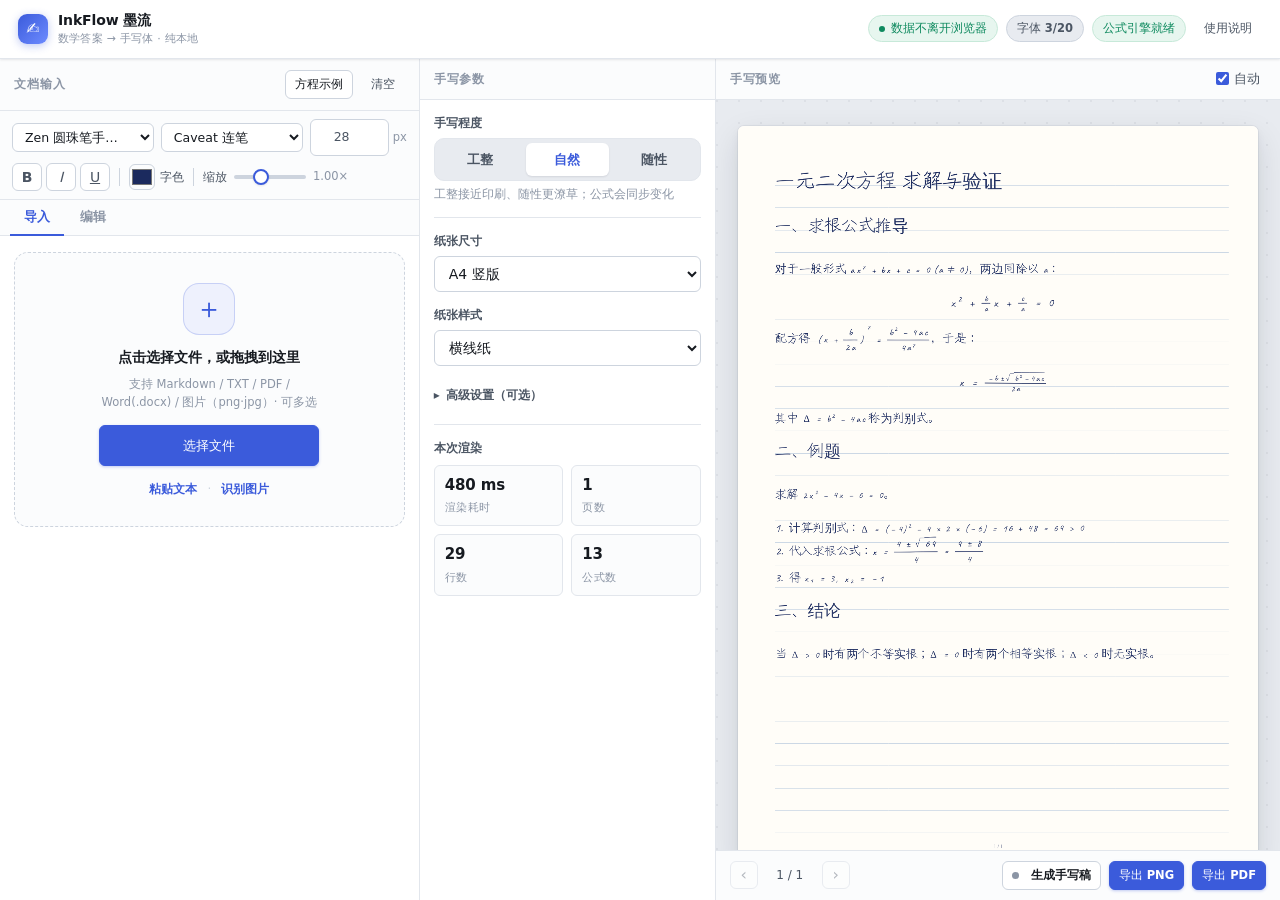
==== commit 24cc477d: "去掉冗余的「单篇/批量」切换按钮：按文件数自动分流 + 批量队列内联进导入页 - 移除左栏工具栏右端的 [单篇|批量] 手动开关（与导入多选能力重叠，且「批量」强制跳「编辑」页语义错位） - 单篇 /" ====
--- a/index.html
+++ b/index.html
@@ -63,13 +63,6 @@
             <input type="range" id="textScale" min="0.7" max="1.6" step="0.05" value="1">
             <output id="textScaleOut">1.00×</output>
           </label>
-          <!-- 输入模式：单篇 / 批量（贴右） -->
-          <div class="tool-group queue-seg" id="queueTools">
-            <div class="seg" role="group" aria-label="输入模式">
-              <button type="button" class="seg-btn" id="modeSingle" aria-pressed="true">单篇</button>
-              <button type="button" class="seg-btn" id="modeQueue" aria-pressed="false">批量</button>
-            </div>
-          </div>
         </div>
       </div>
 
--- a/css/style.css
+++ b/css/style.css
@@ -349,6 +349,12 @@
 .tool-group[hidden]{display:none !important;}
 .tool-sep{width:1px;height:18px;background:var(--border-strong);margin:0 2px;flex:none;}
 .queue-seg{margin-left:auto;}
+/* 批量队列内联在导入页：导入 ≥2 篇时自动出现 */
+.import-view .queue-panel{margin-top:14px;}
+.queue-head{display:flex;align-items:baseline;gap:8px;flex-wrap:wrap;}
+.queue-head-title{font-size:12.5px;font-weight:650;color:var(--text);}
+.queue-head-hint{font-size:11px;color:var(--text-3);}
+.queue-head-hint b{color:var(--accent);font-weight:700;}
 .tool-size{display:inline-flex;align-items:center;gap:4px;color:var(--text-2);font-size:12px;cursor:pointer;}
 .tool-size-ico{font-weight:700;font-size:13px;}
 /* 字体下拉（WPS 式工具栏内联）：随行宽自适应，突出可选字体 */
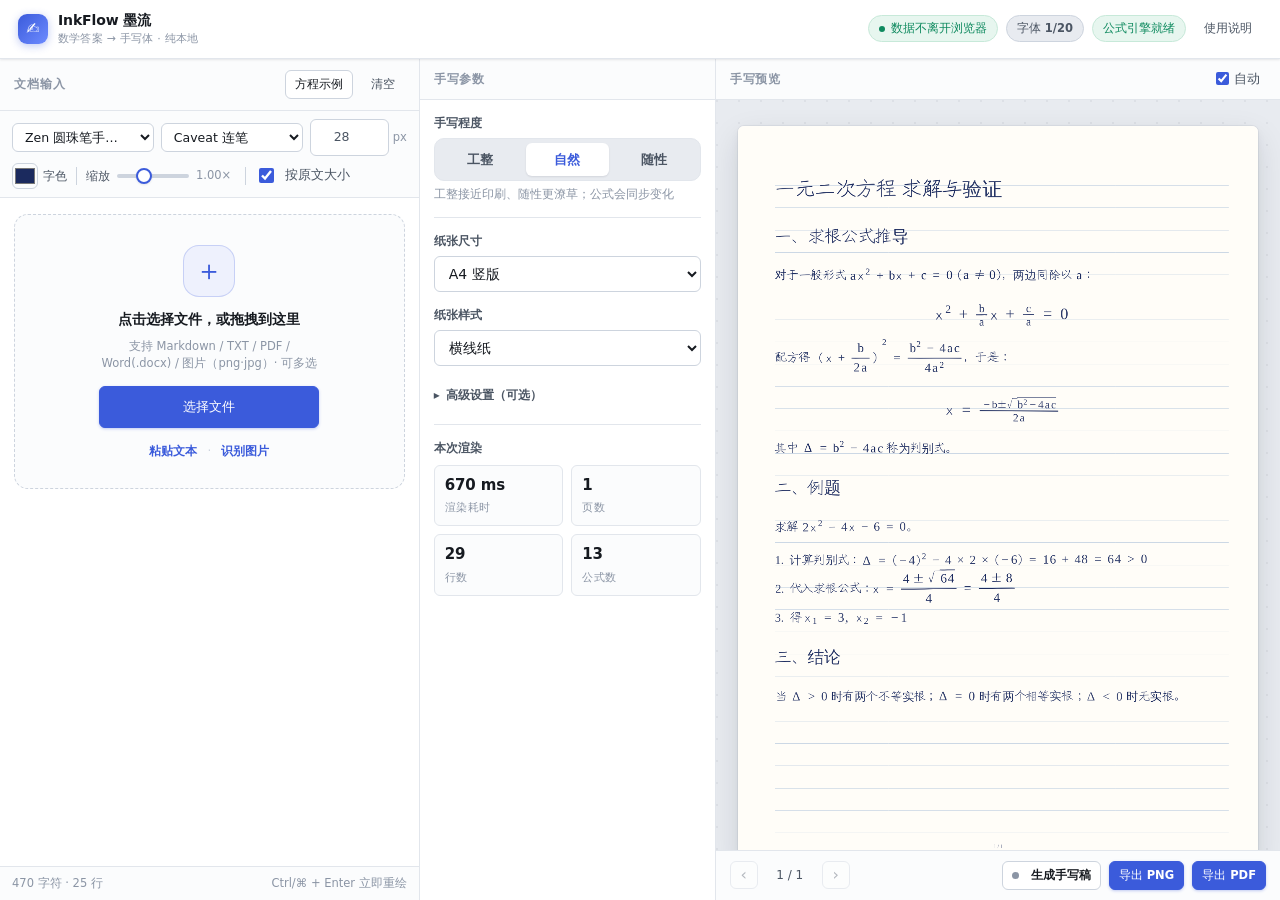
==== commit 3a8924f2: "删除编辑器（只留导入）+ 按原文（PDF/Word）字号转写 - 移除「编辑」页签 / 单篇 Markdown 编辑器 / B·I·U 按钮；左栏只剩「导入」一种输入方式 - 新增「按原文大小」开关（" ====
--- a/index.html
+++ b/index.html
@@ -47,12 +47,6 @@
           </label>
         </div>
         <div class="tb-row">
-          <div class="tool-group">
-            <button type="button" class="fmt-btn" id="fmtBold" aria-pressed="false" title="加粗（Ctrl/⌘ + B）"><b>B</b></button>
-            <button type="button" class="fmt-btn" id="fmtItalic" aria-pressed="false" title="斜体（Ctrl/⌘ + I）"><i>I</i></button>
-            <button type="button" class="fmt-btn" id="fmtUnder" aria-pressed="false" title="下划线（Ctrl/⌘ + U）"><u>U</u></button>
-          </div>
-          <span class="tool-sep" aria-hidden="true"></span>
           <label class="fmt-color" title="字色">
             <input type="color" id="textColor" value="#1b2a5e">
             <span>字色</span>
@@ -63,18 +57,16 @@
             <input type="range" id="textScale" min="0.7" max="1.6" step="0.05" value="1">
             <output id="textScaleOut">1.00×</output>
           </label>
-        </div>
-      </div>
-
-      <!-- 输入页签：导入（默认） / 编辑 -->
-      <div class="input-tabs" id="inputTabs" role="tablist" aria-label="输入方式">
-        <button type="button" class="tab-btn" id="tabImport" role="tab" aria-selected="true">导入</button>
-        <button type="button" class="tab-btn" id="tabEdit" role="tab" aria-selected="false">编辑</button>
+          <span class="tool-sep" aria-hidden="true"></span>
+          <label class="checkline sfs-toggle" title="按 PDF / Word 原文的各级字号转写：标题大、正文中、脚注小；关闭则全文统一字号">
+            <input type="checkbox" id="sizeFromSource" checked> 按原文大小
+          </label>
+        </div>
       </div>
 
       <div class="import-status" id="importStatus" hidden></div>
 
-      <!-- 导入页：一整块可点击 / 可拖拽的面板（默认展示，导入后自动切到「编辑」） -->
+      <!-- 导入页：一整块可点击 / 可拖拽的面板（唯一输入方式；编辑器已移除） -->
       <div class="import-view" id="importView">
         <div class="dropzone-card" id="dropCard" role="button" tabindex="0"
              aria-label="点击选择文件，或把文件拖到这里">
@@ -111,16 +103,11 @@
         <div class="queue-empty" id="queueEmpty">还没有文档。点上方「导入文件 / 识别图片」，或把多个文件拖进来。</div>
       </div>
 
-      <!-- 编辑页：单篇编辑器 -->
-      <div class="editor-wrap" id="editorWrap" hidden>
-        <label class="sr-only" for="source">文档内容</label>
-        <textarea id="source" spellcheck="false"
-          placeholder="在此粘贴 Markdown / LaTeX，或点上方「导入」页签导入 PDF / Word / 图片…&#10;&#10;行内公式用 $...$，独立公式用 $...$"></textarea>
-        <div class="editor-foot">
-          <span id="counts">0 字符 · 0 行</span>
-          <span class="spacer"></span>
-          <span>Ctrl/⌘ + Enter 立即重绘</span>
-        </div>
+      <!-- 文档信息（原编辑器位置；编辑器已移除，仅保留只读统计） -->
+      <div class="doc-info">
+        <span id="counts">0 字符 · 0 行</span>
+        <span class="spacer"></span>
+        <span class="doc-info-hint">Ctrl/⌘ + Enter 立即重绘</span>
       </div>
     </section>
 
@@ -286,7 +273,7 @@
       <div class="preview-empty" id="empty">
         <div class="pe-ico" aria-hidden="true">📄</div>
         <div class="pe-title">还没有内容</div>
-        <div class="pe-sub">在左侧导入或编辑文档，这里会实时出现手写效果</div>
+        <div class="pe-sub">在左侧导入文档，这里会实时出现手写效果</div>
         <div class="pe-hint">公式用 <code>$...$</code> 或 <code>$$...$$</code> 包裹</div>
       </div>
 
@@ -316,12 +303,15 @@
   <div class="dlg-head">使用说明</div>
   <div class="dlg-body">
     <p><b>三步出结果</b></p>
-    <p>1. 左侧「导入」页签可导入 PDF / Word / 图片 / TXT，也可切到「编辑」页签直接输入 Markdown；<br>
-       2. 公式用 <code>$...$</code>（行内）或 <code>$...$</code>（独立成行）；<br>
+    <p>1. 左侧导入 PDF / Word / 图片 / TXT / Markdown（可多选，也可整块拖入）；<br>
+       2. 公式用 <code>$...$</code>（行内）或 <code>$$...$$</code>（独立成行）；<br>
        3. 右侧实时预览，满意后点「导出 PNG / PDF」。</p>
     <div class="divider"></div>
-    <p><b>单篇 / 批量</b></p>
-    <p>左栏工具栏右侧可切「单篇 / 批量」：单篇即时出稿；批量把多个文件排队，逐个转写并缓存（不刷新即可随时点看），勾选后可一次批量导出。</p>
+    <p><b>单篇与批量</b></p>
+    <p>导入<b>一个</b>文件 → 直接出稿；导入<b>多个</b>文件 → 自动组成「批量队列」，逐个转写并缓存（不刷新即可随时点看），勾选后可一次批量导出。无需手动切换。</p>
+    <div class="divider"></div>
+    <p><b>按原文大小转写</b></p>
+    <p>默认按 PDF / Word 里<b>原本的字号层级</b>转写：大标题更大、正文正常、脚注更小，而不是全文统一字号。想统一字号时，关闭左栏的「按原文大小」开关即可。</p>
     <div class="divider"></div>
     <p><b>支持哪些公式？</b></p>
     <p>由 MathJax 渲染，支持分数、根号、上下标、求和、积分、矩阵、希腊字母等几乎全部 LaTeX 数学语法。</p>
--- a/css/style.css
+++ b/css/style.css
@@ -92,20 +92,14 @@
 .col-body{overflow-y:auto;padding:14px;flex:1;}
 .col-body.tight{padding:10px;}
 
-/* ---------- 编辑器 ---------- */
-.editor-wrap{display:flex;flex-direction:column;flex:1;overflow:hidden;}
-textarea#source{
-  flex:1;width:100%;resize:none;border:none;outline:none;
-  padding:14px 16px;font-family:var(--font-mono);font-size:13px;line-height:1.72;
-  background:var(--surface);color:var(--text);tab-size:2;
-}
-textarea#source::placeholder{color:var(--text-3);}
-.editor-foot{
+/* ---------- 文档信息（原编辑器位置，只读） ---------- */
+.doc-info{
   display:flex;align-items:center;gap:8px;padding:8px 12px;flex:none;
   border-top:1px solid var(--border);background:var(--surface-2);font-size:11.5px;color:var(--text-3);
   flex-wrap:wrap;
 }
-.editor-foot .spacer{margin-left:auto;}
+.doc-info .spacer{margin-left:auto;}
+.doc-info-hint{color:var(--text-3);}
 
 /* ---------- 控件 ---------- */
 .field{margin-bottom:14px;}
@@ -305,21 +299,8 @@
 .auto-toggle:hover{color:var(--text);}
 
 /* ============================================================
-   文字样式工具条（加粗 / 斜体 / 下划线 / 字色 / 缩放）
-   ============================================================ */
-.fmt-btn{
-  appearance:none;border:1px solid var(--border-strong);background:var(--surface);color:var(--text-2);
-  width:30px;height:28px;border-radius:var(--r-sm);cursor:pointer;
-  font-size:14px;line-height:1;display:inline-flex;align-items:center;justify-content:center;
-  transition:background var(--dur),color var(--dur),border-color var(--dur);
-}
-.fmt-btn:hover{background:var(--bg-deep);color:var(--text);}
-.fmt-btn[aria-pressed="true"]{
-  background:var(--accent-soft);color:var(--accent);
-  border-color:rgba(59,91,219,.35);
-}
-.fmt-btn:focus-visible{outline:2px solid var(--accent);outline-offset:1px;}
-.fmt-sep{width:1px;height:18px;background:var(--border-strong);margin:0 2px;}
+   文字样式工具条（字色 / 缩放；B/I/U 已随编辑器移除）
+   ============================================================ */
 .fmt-color,.fmt-slider{
   display:inline-flex;align-items:center;gap:5px;white-space:nowrap;
   font-size:12px;color:var(--text-2);cursor:pointer;user-select:none;
@@ -348,7 +329,6 @@
 .tool-group{display:flex;align-items:center;gap:4px;min-width:0;flex:0 0 auto;}
 .tool-group[hidden]{display:none !important;}
 .tool-sep{width:1px;height:18px;background:var(--border-strong);margin:0 2px;flex:none;}
-.queue-seg{margin-left:auto;}
 /* 批量队列内联在导入页：导入 ≥2 篇时自动出现 */
 .import-view .queue-panel{margin-top:14px;}
 .queue-head{display:flex;align-items:baseline;gap:8px;flex-wrap:wrap;}
@@ -373,20 +353,8 @@
 }
 .font-size-input:hover{border-color:#b9c2d0;}
 .tool-size-unit{color:var(--text-3);font-size:11.5px;}
-/* 输入页签：导入（默认） / 编辑 */
-.input-tabs{
-  display:flex;gap:2px;padding:0 10px;border-bottom:1px solid var(--border);
-  background:var(--surface-2);flex:none;
-}
-.tab-btn{
-  appearance:none;border:0;background:transparent;color:var(--text-3);
-  font:inherit;font-size:12.5px;font-weight:600;padding:8px 14px;cursor:pointer;
-  border-bottom:2px solid transparent;margin-bottom:-1px;
-  transition:color var(--dur),border-color var(--dur);
-}
-.tab-btn:hover{color:var(--text-2);}
-.tab-btn[aria-selected="true"]{color:var(--accent);border-bottom-color:var(--accent);}
-.tab-btn:focus-visible{outline:2px solid var(--accent);outline-offset:-2px;}
+/* 「按原文大小」开关：内联在工具栏第二行 */
+.sfs-toggle{margin-bottom:0;white-space:nowrap;}
 /* 导入页：一整块可点击 / 可拖拽的面板 */
 .import-view{flex:1;min-height:0;overflow:auto;padding:16px 14px;}
 .import-view[hidden]{display:none !important;}
@@ -413,11 +381,10 @@
 .dot-sep{color:var(--border-strong);}
 /* 整块左栏拖拽高亮 */
 #dropzone.over{border-radius:var(--r-lg);}
-#dropzone.over .dropzone-card,
-#dropzone.over .editor-wrap{
+#dropzone.over .dropzone-card{
   outline:2px dashed var(--accent);outline-offset:-6px;border-radius:var(--r-lg);
-}
-#dropzone.over .dropzone-card{border-color:var(--accent);background:var(--accent-soft);}
+  border-color:var(--accent);background:var(--accent-soft);
+}
 /* 编辑视图 / 队列：互斥 */
 .edit-view{display:flex;flex-direction:column;flex:1;min-height:0;overflow:hidden;padding:10px 10px 0;}
 .edit-view[hidden]{display:none !important;}
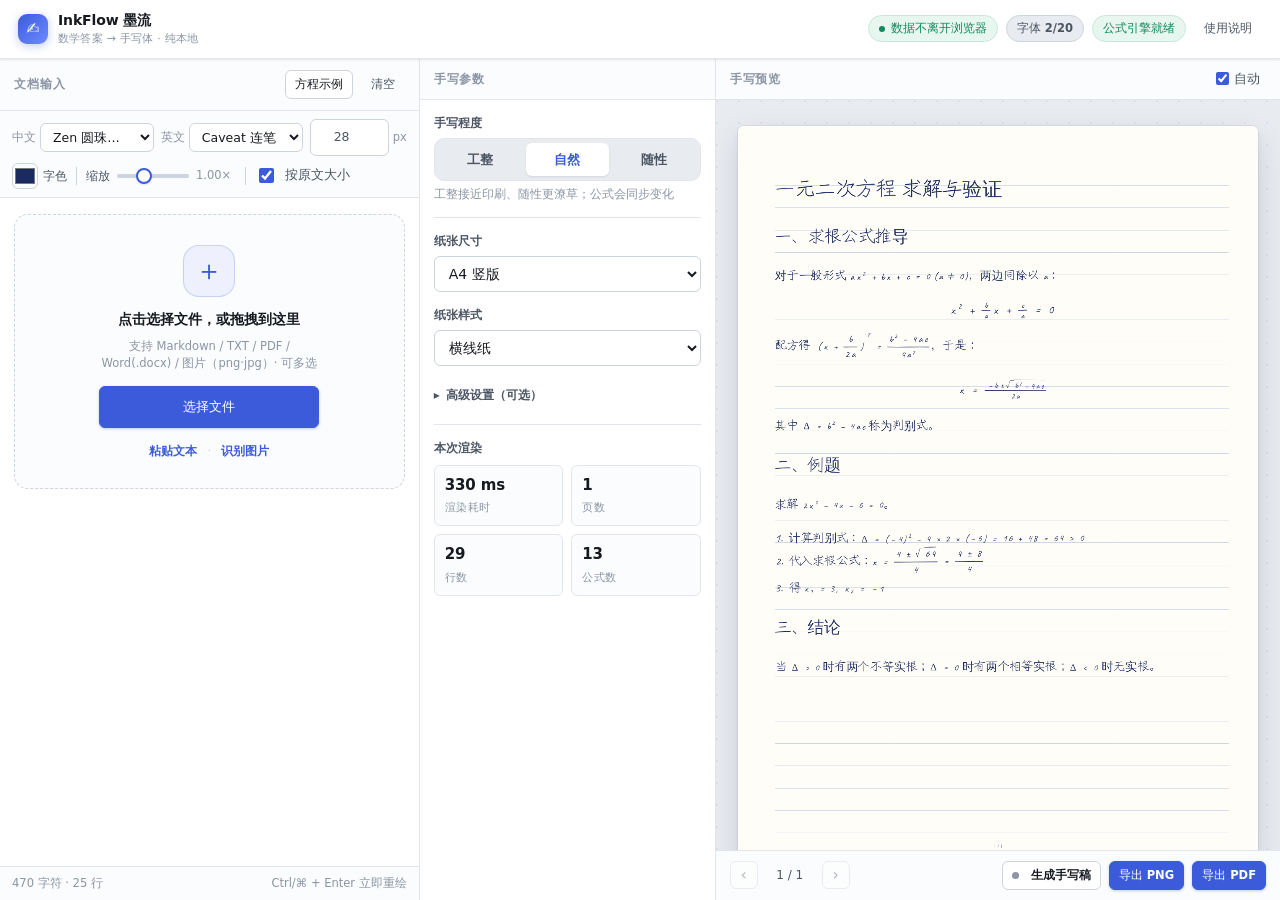
==== commit 01056f7c: "给两个字体下拉加可见的「中文 / 英文」标签 - 原先两个字体下拉只有 aria-label/title（不可见），用户无从判断哪个管中文 - 每个下拉包进 .font-field，前面加可见 .fo" ====
--- a/index.html
+++ b/index.html
@@ -39,8 +39,14 @@
       <!-- WPS 式工具栏（对应「开始」选项卡）：两行分组，整齐不溢出 -->
       <div class="input-toolbar">
         <div class="tb-row">
-          <select id="fontCJK" class="font-select" aria-label="中文字体" title="中文字体"></select>
-          <select id="fontLat" class="font-select" aria-label="英文字体" title="英文字体"></select>
+          <span class="font-field">
+            <span class="font-lbl">中文</span>
+            <select id="fontCJK" class="font-select" aria-label="中文字体" title="中文字体"></select>
+          </span>
+          <span class="font-field">
+            <span class="font-lbl">英文</span>
+            <select id="fontLat" class="font-select" aria-label="英文字体" title="英文字体"></select>
+          </span>
           <label class="tool-size" title="字号">
             <input type="number" id="fontSize" class="font-size-input" min="12" max="96" step="1" value="28" aria-label="字号">
             <span class="tool-size-unit">px</span>
--- a/css/style.css
+++ b/css/style.css
@@ -337,9 +337,11 @@
 .queue-head-hint b{color:var(--accent);font-weight:700;}
 .tool-size{display:inline-flex;align-items:center;gap:4px;color:var(--text-2);font-size:12px;cursor:pointer;}
 .tool-size-ico{font-weight:700;font-size:13px;}
-/* 字体下拉（WPS 式工具栏内联）：随行宽自适应，突出可选字体 */
+/* 字体下拉（WPS 式工具栏内联）：每项带「中文 / 英文」标签，随行宽自适应 */
+.font-field{display:inline-flex;align-items:center;gap:4px;flex:1 1 132px;min-width:0;}
+.font-lbl{flex:0 0 auto;font-size:11.5px;color:var(--text-3);white-space:nowrap;}
 .font-select{
-  flex:1 1 108px;min-width:0;max-width:100%;
+  flex:1 1 0;min-width:0;max-width:100%;
   padding:5px 8px;border:1px solid var(--border-strong);
   border-radius:var(--r-sm);background:var(--surface);font-size:12.5px;color:var(--text);
   cursor:pointer;text-overflow:ellipsis;
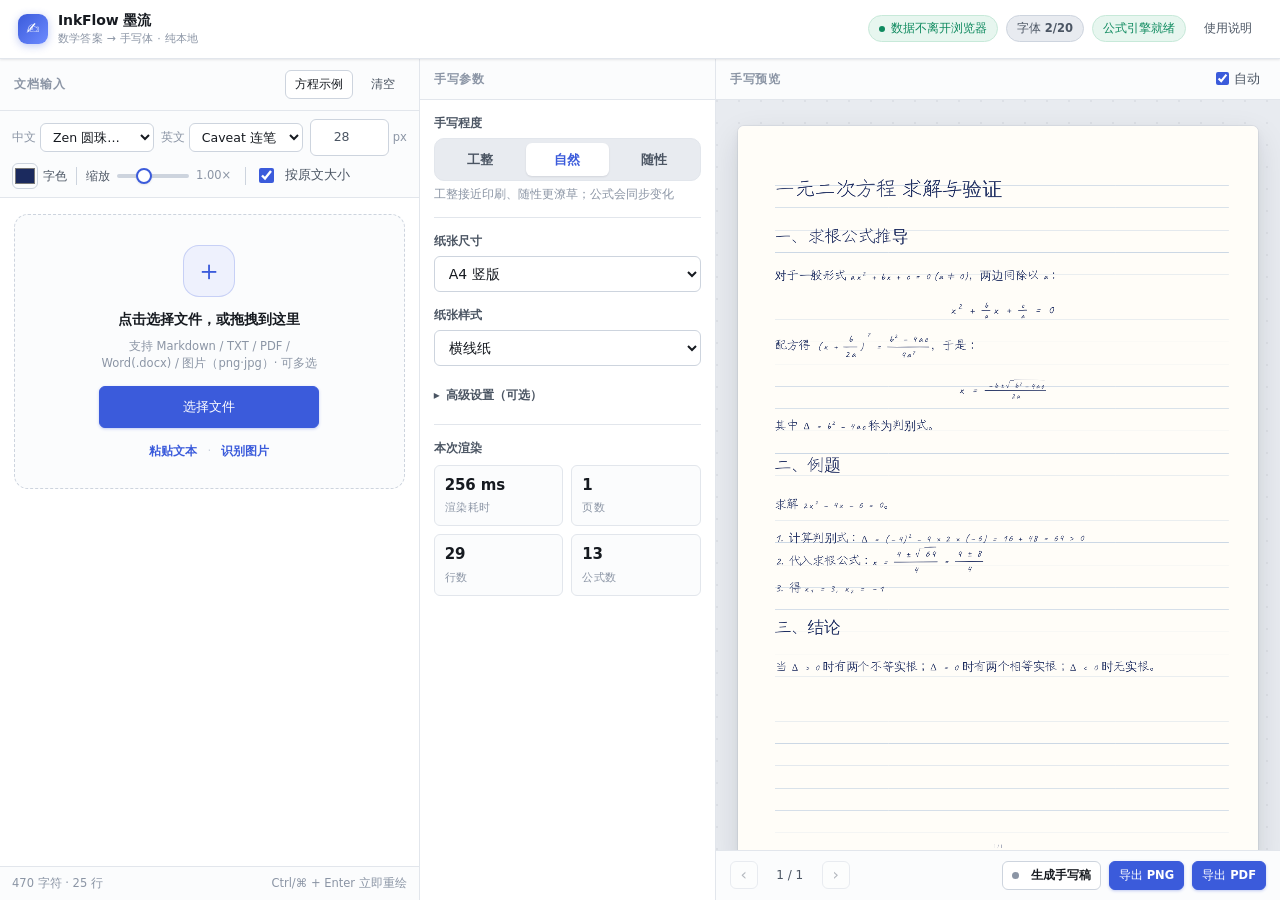
==== commit 5a901605: "导入面板：空态拖放卡片 ↔ 文档列表（可切换 + 继续添加 + 拖动光效） - syncPanels(): 有文档→显示 #queuePanel、隐藏 #dropCard；空态反之（卡片是空态专属） " ====
--- a/index.html
+++ b/index.html
@@ -72,8 +72,10 @@
 
       <div class="import-status" id="importStatus" hidden></div>
 
-      <!-- 导入页：一整块可点击 / 可拖拽的面板（唯一输入方式；编辑器已移除） -->
+      <!-- 导入页：空态 = 拖放卡片；有文档 = 文档列表（可依次切换 + 继续添加） -->
       <div class="import-view" id="importView">
+
+        <!-- 空态：尚无文档 -->
         <div class="dropzone-card" id="dropCard" role="button" tabindex="0"
              aria-label="点击选择文件，或把文件拖到这里">
           <div class="dropzone-ico" aria-hidden="true">＋</div>
@@ -86,28 +88,33 @@
             <button class="link-btn" id="importImage" type="button">识别图片</button>
           </div>
         </div>
+
+        <!-- 列表态：已有文档（含批量队列） -->
+        <div class="queue-panel" id="queuePanel" hidden>
+          <div class="queue-head">
+            <span class="queue-head-title">文档列表</span>
+            <span class="queue-head-hint">已导入 <b id="queueCount">0</b> 篇 · 点某篇即可切换预览</span>
+            <button class="btn sm primary queue-add" id="queueAdd" type="button" title="继续添加文件">＋ 添加</button>
+          </div>
+          <div class="queue-bar">
+            <button class="btn sm primary" id="queueRun" type="button">全部转写</button>
+            <button class="btn sm" id="queueStop" type="button" disabled>停止</button>
+            <span class="import-sep" aria-hidden="true"></span>
+            <label class="auto-toggle"><input type="checkbox" id="queueAll"> 全选</label>
+            <button class="btn sm" id="queueExport" type="button">导出选中</button>
+            <button class="btn sm ghost" id="queueClear" type="button">清空</button>
+          </div>
+          <div class="queue-progress" id="queueProgress" hidden>
+            <div class="qbar"><span id="queueBarFill"></span></div>
+            <div class="qhint" id="queueHint">—</div>
+          </div>
+          <ul class="queue-list" id="queueList" aria-label="待转写文档"></ul>
+          <div class="drop-hint" id="dropHint">拖拽文件到此处可继续添加</div>
+        </div>
       </div>
 
       <input type="file" id="fileInput" class="sr-only" multiple
              accept=".md,.markdown,.txt,.text,.pdf,.docx,.png,.jpg,.jpeg,.webp,.bmp">
-
-      <!-- 批量队列 -->
-      <div class="queue-panel" id="queuePanel" hidden>
-        <div class="queue-bar">
-          <button class="btn sm primary" id="queueRun" type="button">全部转写</button>
-          <button class="btn sm" id="queueStop" type="button" disabled>停止</button>
-          <span class="import-sep" aria-hidden="true"></span>
-          <label class="auto-toggle"><input type="checkbox" id="queueAll"> 全选</label>
-          <button class="btn sm" id="queueExport" type="button">导出选中</button>
-          <button class="btn sm ghost" id="queueClear" type="button">清空</button>
-        </div>
-        <div class="queue-progress" id="queueProgress" hidden>
-          <div class="qbar"><span id="queueBarFill"></span></div>
-          <div class="qhint" id="queueHint">—</div>
-        </div>
-        <ul class="queue-list" id="queueList" aria-label="待转写文档"></ul>
-        <div class="queue-empty" id="queueEmpty">还没有文档。点上方「导入文件 / 识别图片」，或把多个文件拖进来。</div>
-      </div>
 
       <!-- 文档信息（原编辑器位置；编辑器已移除，仅保留只读统计） -->
       <div class="doc-info">
--- a/css/style.css
+++ b/css/style.css
@@ -329,12 +329,19 @@
 .tool-group{display:flex;align-items:center;gap:4px;min-width:0;flex:0 0 auto;}
 .tool-group[hidden]{display:none !important;}
 .tool-sep{width:1px;height:18px;background:var(--border-strong);margin:0 2px;flex:none;}
-/* 批量队列内联在导入页：导入 ≥2 篇时自动出现 */
-.import-view .queue-panel{margin-top:14px;}
-.queue-head{display:flex;align-items:baseline;gap:8px;flex-wrap:wrap;}
+/* 文档列表：标题行（标题 + 计数 + 继续添加） */
+.import-view .queue-panel{margin-top:0;}
+.queue-head{display:flex;align-items:center;gap:8px;flex-wrap:wrap;}
 .queue-head-title{font-size:12.5px;font-weight:650;color:var(--text);}
 .queue-head-hint{font-size:11px;color:var(--text-3);}
 .queue-head-hint b{color:var(--accent);font-weight:700;}
+.queue-add{margin-left:auto;flex:0 0 auto;}
+.drop-hint{
+  font-size:11.5px;color:var(--text-3);text-align:center;padding:7px 10px;
+  border:1px dashed var(--border-strong);border-radius:var(--r-md);background:var(--surface-2);
+  transition:color var(--dur),border-color var(--dur),background var(--dur);
+}
+#dropzone.over .drop-hint{color:var(--accent);border-color:var(--accent);background:var(--accent-soft);}
 .tool-size{display:inline-flex;align-items:center;gap:4px;color:var(--text-2);font-size:12px;cursor:pointer;}
 .tool-size-ico{font-weight:700;font-size:13px;}
 /* 字体下拉（WPS 式工具栏内联）：每项带「中文 / 英文」标签，随行宽自适应 */
@@ -367,6 +374,7 @@
   transition:border-color var(--dur),background var(--dur),box-shadow var(--dur),transform var(--dur);
 }
 .dropzone-card:hover{border-color:var(--accent);background:var(--accent-soft);}
+.dropzone-card[hidden]{display:none !important;}
 .dropzone-card:focus-visible{outline:2px solid var(--accent);outline-offset:2px;}
 .dropzone-ico{
   width:52px;height:52px;border-radius:16px;display:grid;place-items:center;
@@ -381,11 +389,22 @@
 .link-btn{appearance:none;border:0;background:none;color:var(--accent);font:inherit;font-size:12px;font-weight:600;cursor:pointer;padding:2px 2px;border-radius:4px;}
 .link-btn:hover{text-decoration:underline;}
 .dot-sep{color:var(--border-strong);}
-/* 整块左栏拖拽高亮 */
+/* 拖拽光效反馈：整块左栏脉冲发光 + 卡片/列表描边高亮 */
 #dropzone.over{border-radius:var(--r-lg);}
+#dropzone.dragging{animation:drop-glow 1.4s ease-in-out infinite;}
+@keyframes drop-glow{
+  0%,100%{box-shadow:inset 0 0 0 2px rgba(59,91,219,.26), inset 0 0 22px rgba(59,91,219,.10);}
+  50%{box-shadow:inset 0 0 0 2px rgba(59,91,219,.55), inset 0 0 42px rgba(59,91,219,.22);}
+}
 #dropzone.over .dropzone-card{
   outline:2px dashed var(--accent);outline-offset:-6px;border-radius:var(--r-lg);
   border-color:var(--accent);background:var(--accent-soft);
+  box-shadow:0 0 0 4px rgba(59,91,219,.12), 0 0 30px rgba(59,91,219,.35);
+  transform:scale(1.012);
+}
+#dropzone.over .queue-panel{
+  border-radius:var(--r-lg);
+  box-shadow:0 0 0 2px rgba(59,91,219,.35), 0 0 26px rgba(59,91,219,.25);
 }
 /* 编辑视图 / 队列：互斥 */
 .edit-view{display:flex;flex-direction:column;flex:1;min-height:0;overflow:hidden;padding:10px 10px 0;}
@@ -418,7 +437,3 @@
 .q-status.error{color:var(--danger);}
 .q-del{appearance:none;border:0;background:transparent;color:var(--text-3);cursor:pointer;font-size:15px;padding:0 3px;line-height:1;}
 .q-del:hover{color:var(--danger);}
-.queue-empty{font-size:12.5px;color:var(--text-3);padding:12px;text-align:center;line-height:1.6;}
-.queue-empty[hidden]{display:none;}
-.queue-list:empty + .queue-empty{display:block;}
-#dropzone.over{outline:2px dashed var(--accent);outline-offset:-6px;border-radius:var(--r-lg);}
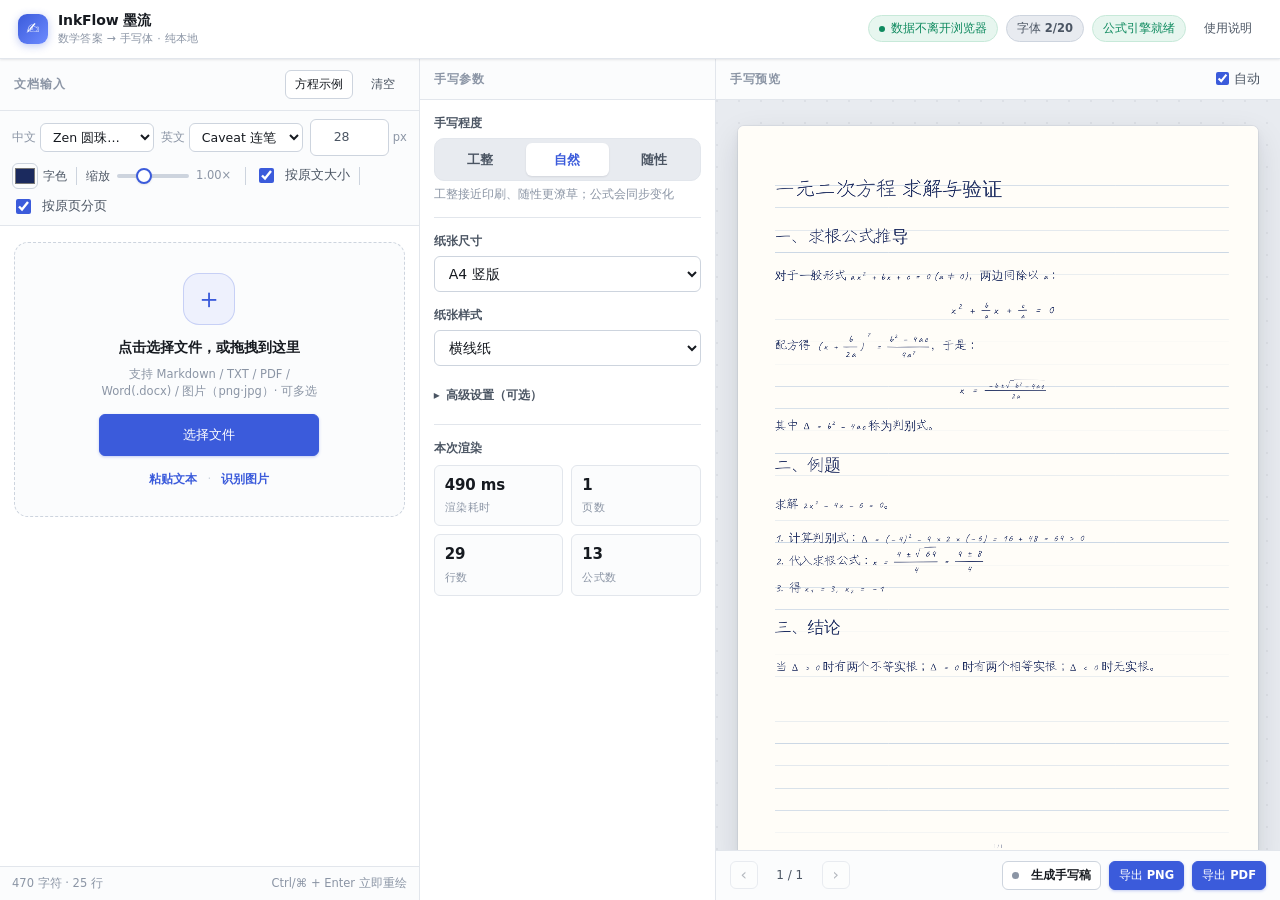
==== commit b112f4c4: "多页 PDF/Word 按原页码排序布局（页码锚定） - 新增分页标记 \u0001PG<n>\u0001（与字号标记同构）：导入器在每页首块前写入，parser 剥离挂到块 pageStart - " ====
--- a/index.html
+++ b/index.html
@@ -66,6 +66,10 @@
           <span class="tool-sep" aria-hidden="true"></span>
           <label class="checkline sfs-toggle" title="按 PDF / Word 原文的各级字号转写：标题大、正文中、脚注小；关闭则全文统一字号">
             <input type="checkbox" id="sizeFromSource" checked> 按原文大小
+          </label>
+          <span class="tool-sep" aria-hidden="true"></span>
+          <label class="checkline sfs-toggle" title="多页 PDF / Word：右侧转写按原文档页码排序布局（每页从新纸张顶部开始）；关闭则多页内容连续排布">
+            <input type="checkbox" id="pageAnchor" checked> 按原页分页
           </label>
         </div>
       </div>
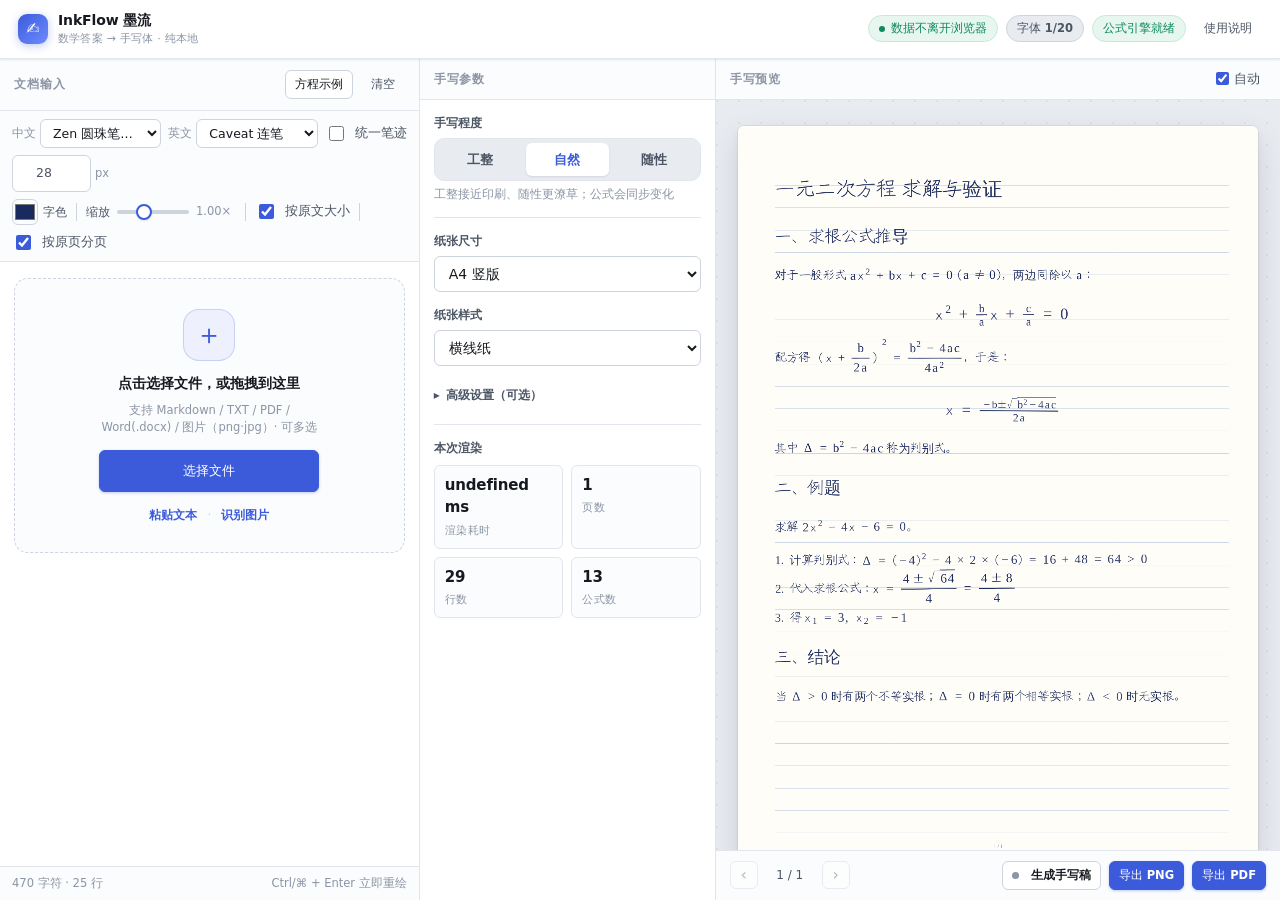
==== commit 70479067: "统一笔迹：中英文/数字/公式同一款手写字体（字号仍按原文层级）+ runner 修复 dump-dom 挂起丢结果" ====
--- a/index.html
+++ b/index.html
@@ -39,14 +39,21 @@
       <!-- WPS 式工具栏（对应「开始」选项卡）：两行分组，整齐不溢出 -->
       <div class="input-toolbar">
         <div class="tb-row">
-          <span class="font-field">
+          <span class="font-field" id="fontFieldCJK">
             <span class="font-lbl">中文</span>
             <select id="fontCJK" class="font-select" aria-label="中文字体" title="中文字体"></select>
           </span>
-          <span class="font-field">
+          <span class="font-field" id="fontFieldLat">
             <span class="font-lbl">英文</span>
             <select id="fontLat" class="font-select" aria-label="英文字体" title="英文字体"></select>
           </span>
+          <span class="font-field" id="fontFieldUnify" hidden>
+            <span class="font-lbl">统一</span>
+            <select id="fontUnify" class="font-select" aria-label="统一手写字体" title="中英文 / 数字 / 公式同一款手写字体"></select>
+          </span>
+          <label class="checkline sfs-toggle" id="unifyWrap" title="开启后：中文 / 英文 / 数字 / 公式符号都用同一款手写字体，笔迹完全统一（字号仍按原文层级）">
+            <input type="checkbox" id="unifyFont"> 统一笔迹
+          </label>
           <label class="tool-size" title="字号">
             <input type="number" id="fontSize" class="font-size-input" min="12" max="96" step="1" value="28" aria-label="字号">
             <span class="tool-size-unit">px</span>
@@ -330,6 +337,9 @@
     <p><b>按原文大小转写</b></p>
     <p>默认按 PDF / Word 里<b>原本的字号层级</b>转写：大标题更大、正文正常、脚注更小，而不是全文统一字号。想统一字号时，关闭左栏的「按原文大小」开关即可。</p>
     <div class="divider"></div>
+    <p><b>统一笔迹</b></p>
+    <p>默认中英文可分别挑字体（中文一款、英文/数字一款）。若想让全篇是<b>同一种笔迹</b>，打开工具栏的<b>「统一笔迹」</b>开关，再选一款手写字体——中文、英文、数字、公式符号都会用这一款；字号仍按原文层级（标题大、正文小）。</p>
+    <div class="divider"></div>
     <p><b>支持哪些公式？</b></p>
     <p>由 MathJax 渲染，支持分数、根号、上下标、求和、积分、矩阵、希腊字母等几乎全部 LaTeX 数学语法。</p>
     <div class="divider"></div>
@@ -339,7 +349,7 @@
     <p><b>小技巧</b></p>
     <p>· 想更「手写」一点：把<b>手写程度</b>调到「随性」，或调高<b>抖动强度</b>与<b>基线漂移</b>；<br>
        · 想更工整：手写程度选「工整」，再把抖动降到 0.3 以下；<br>
-       · 中文字体默认 <b>Zen 圆珠笔手写</b>（推荐），英文默认 <b>Caveat</b>，中英可分别挑选；<br>
+       · 中文字体默认 <b>Zen 圆珠笔手写</b>（推荐），英文默认 <b>Caveat</b>，中英可分别挑选；想让全篇同一种笔迹就开<b>「统一笔迹」</b>；<br>
        · 公式会跟随所选字体一起手写化，字号已按层级自动匹配；<br>
        · 换随机种子可以得到完全不同的一版排版。</p>
   </div>
--- a/css/style.css
+++ b/css/style.css
@@ -346,6 +346,7 @@
 .tool-size-ico{font-weight:700;font-size:13px;}
 /* 字体下拉（WPS 式工具栏内联）：每项带「中文 / 英文」标签，随行宽自适应 */
 .font-field{display:inline-flex;align-items:center;gap:4px;flex:1 1 132px;min-width:0;}
+.font-field[hidden]{display:none !important;}
 .font-lbl{flex:0 0 auto;font-size:11.5px;color:var(--text-3);white-space:nowrap;}
 .font-select{
   flex:1 1 0;min-width:0;max-width:100%;
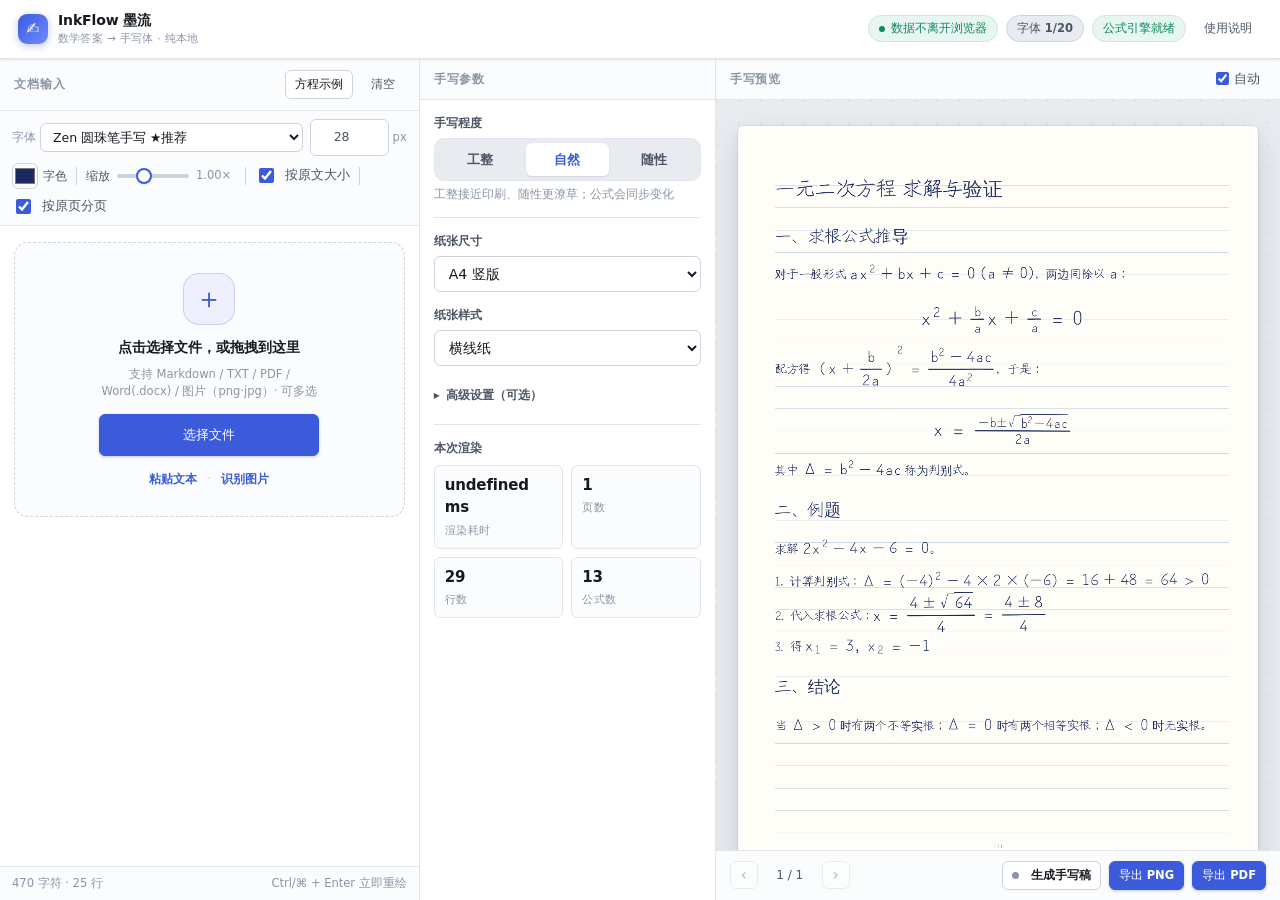
==== commit b9da6174: "中英文合并为「全篇统一一款字体」：单一字体下拉（仅列中英文兼顾的字体）+ 全篇同款渲染" ====
--- a/index.html
+++ b/index.html
@@ -39,21 +39,10 @@
       <!-- WPS 式工具栏（对应「开始」选项卡）：两行分组，整齐不溢出 -->
       <div class="input-toolbar">
         <div class="tb-row">
-          <span class="font-field" id="fontFieldCJK">
-            <span class="font-lbl">中文</span>
-            <select id="fontCJK" class="font-select" aria-label="中文字体" title="中文字体"></select>
+          <span class="font-field" id="fontField">
+            <span class="font-lbl">字体</span>
+            <select id="fontUnify" class="font-select" aria-label="手写字体" title="全篇（中文 / 英文 / 数字 / 公式）同一款手写字体；字号仍按原文层级"></select>
           </span>
-          <span class="font-field" id="fontFieldLat">
-            <span class="font-lbl">英文</span>
-            <select id="fontLat" class="font-select" aria-label="英文字体" title="英文字体"></select>
-          </span>
-          <span class="font-field" id="fontFieldUnify" hidden>
-            <span class="font-lbl">统一</span>
-            <select id="fontUnify" class="font-select" aria-label="统一手写字体" title="中英文 / 数字 / 公式同一款手写字体"></select>
-          </span>
-          <label class="checkline sfs-toggle" id="unifyWrap" title="开启后：中文 / 英文 / 数字 / 公式符号都用同一款手写字体，笔迹完全统一（字号仍按原文层级）">
-            <input type="checkbox" id="unifyFont"> 统一笔迹
-          </label>
           <label class="tool-size" title="字号">
             <input type="number" id="fontSize" class="font-size-input" min="12" max="96" step="1" value="28" aria-label="字号">
             <span class="tool-size-unit">px</span>
@@ -337,8 +326,8 @@
     <p><b>按原文大小转写</b></p>
     <p>默认按 PDF / Word 里<b>原本的字号层级</b>转写：大标题更大、正文正常、脚注更小，而不是全文统一字号。想统一字号时，关闭左栏的「按原文大小」开关即可。</p>
     <div class="divider"></div>
-    <p><b>统一笔迹</b></p>
-    <p>默认中英文可分别挑字体（中文一款、英文/数字一款）。若想让全篇是<b>同一种笔迹</b>，打开工具栏的<b>「统一笔迹」</b>开关，再选一款手写字体——中文、英文、数字、公式符号都会用这一款；字号仍按原文层级（标题大、正文小）。</p>
+    <p><b>字体（全篇统一）</b></p>
+    <p>工具栏的<b>「字体」</b>下拉选一款手写字体，<b>中文、英文、数字、公式符号都用这一款</b>，全篇笔迹统一。字体都是中文字形与拉丁/数字字形兼顾的手写体；字号仍按原文层级（标题大、正文小），不受字体影响。</p>
     <div class="divider"></div>
     <p><b>支持哪些公式？</b></p>
     <p>由 MathJax 渲染，支持分数、根号、上下标、求和、积分、矩阵、希腊字母等几乎全部 LaTeX 数学语法。</p>
@@ -349,7 +338,7 @@
     <p><b>小技巧</b></p>
     <p>· 想更「手写」一点：把<b>手写程度</b>调到「随性」，或调高<b>抖动强度</b>与<b>基线漂移</b>；<br>
        · 想更工整：手写程度选「工整」，再把抖动降到 0.3 以下；<br>
-       · 中文字体默认 <b>Zen 圆珠笔手写</b>（推荐），英文默认 <b>Caveat</b>，中英可分别挑选；想让全篇同一种笔迹就开<b>「统一笔迹」</b>；<br>
+       · 字体默认 <b>Zen 圆珠笔手写</b>（推荐）；「字体」下拉里的每一款都同时覆盖中文与英文/数字，选一款即全篇统一；<br>
        · 公式会跟随所选字体一起手写化，字号已按层级自动匹配；<br>
        · 换随机种子可以得到完全不同的一版排版。</p>
   </div>
